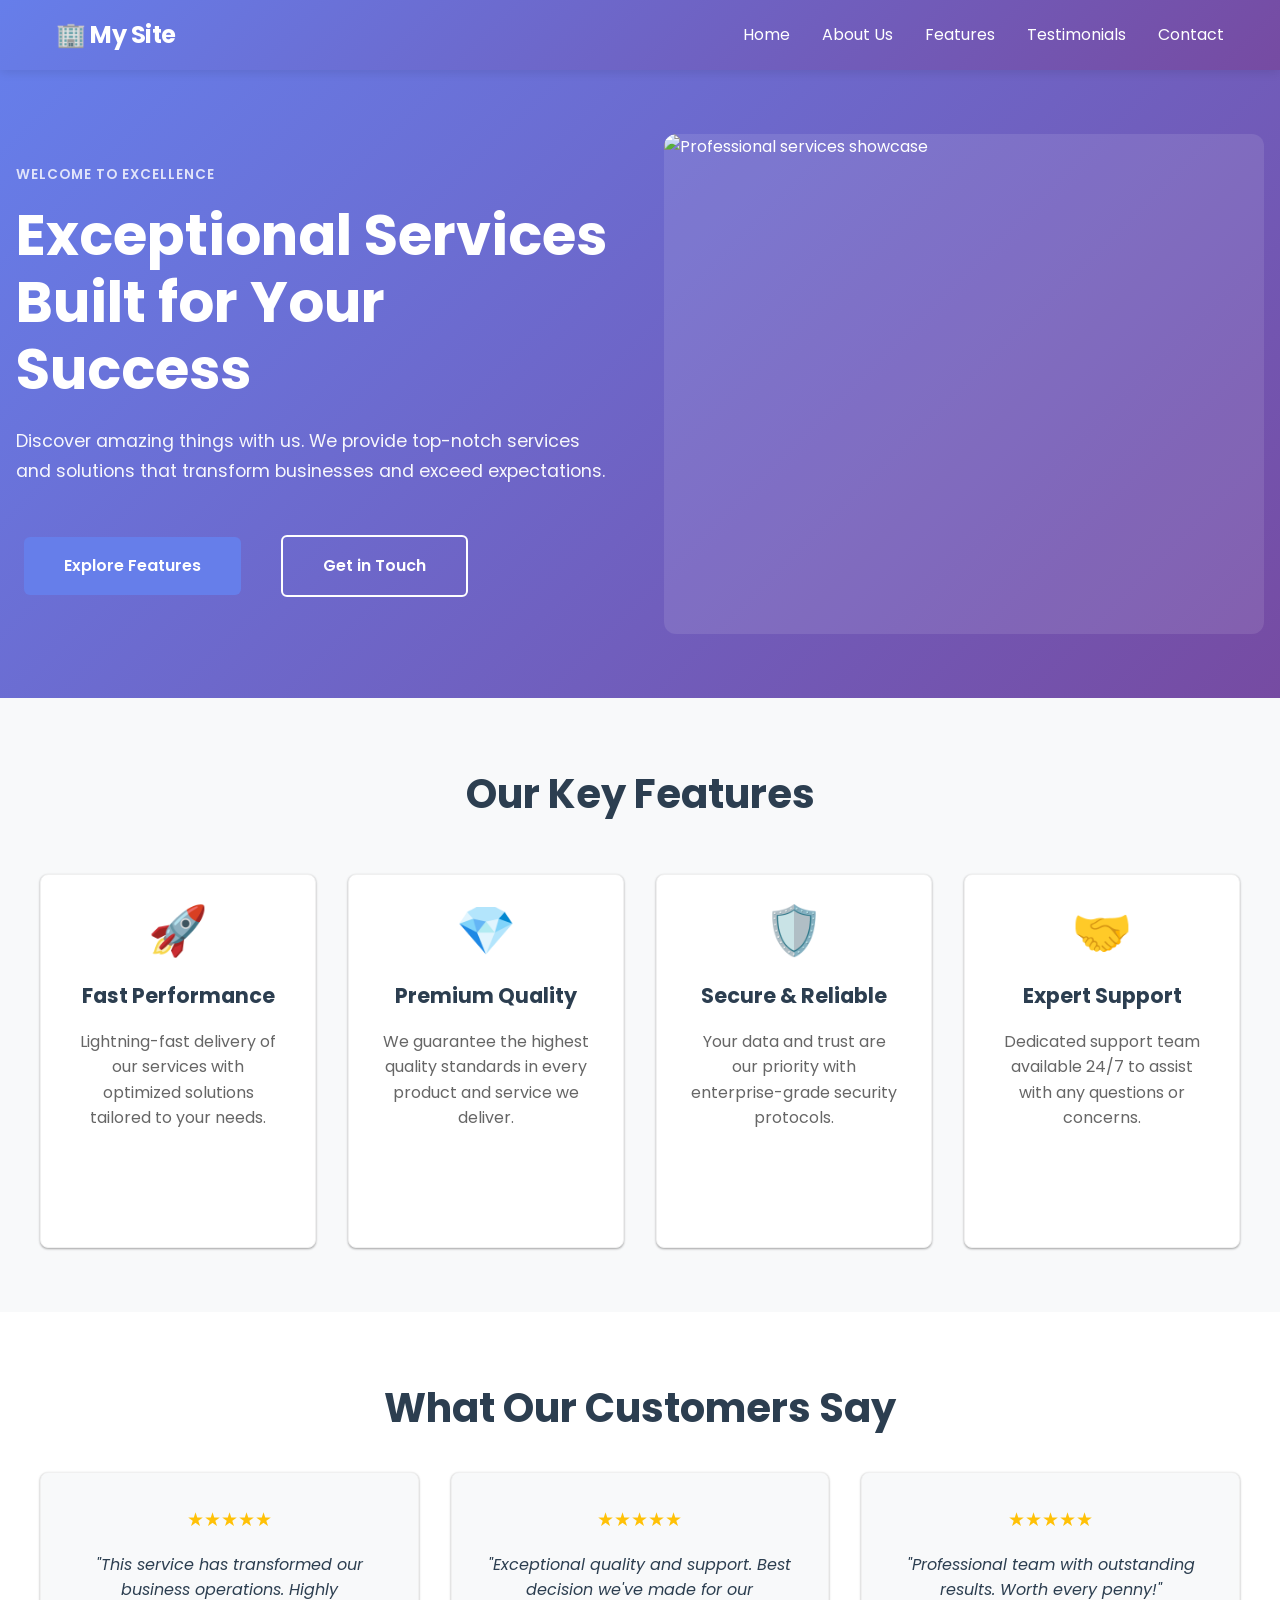
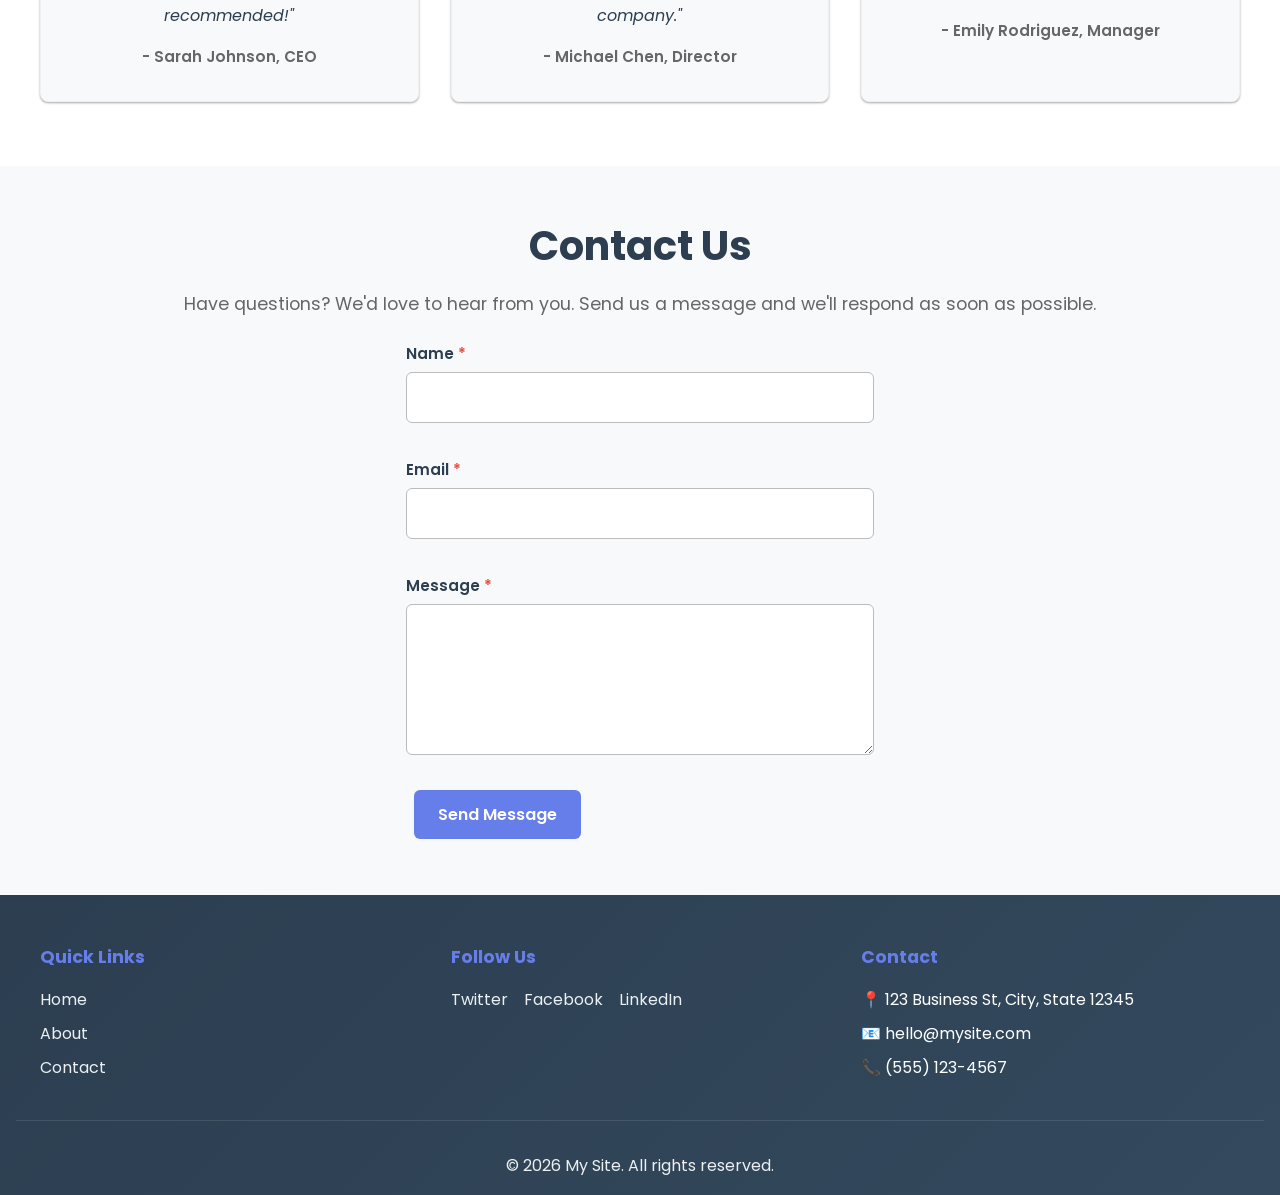
==== index.html @ bc87101f "Initial commit" ====
<!DOCTYPE html>
<html lang="en">
<head>
    <meta charset="UTF-8">
    <meta name="viewport" content="width=device-width, initial-scale=1.0">
    <meta name="description" content="Our landing page offers top-notch services and solutions for your business needs.">
    <meta name="keywords" content="services, solutions, business">
    <meta name="author" content="My Site">
    <meta property="og:title" content="Welcome to Our Site">
    <meta property="og:description" content="Discover amazing things with us. We provide top-notch services and solutions.">
    <meta property="og:type" content="website">
    <meta property="og:url" content="https://example.com">
    <title>Landing Page - Premium Services & Solutions</title>
    <link rel="stylesheet" href="styles.css">
    <script type="application/ld+json">
    {
      "@context": "https://schema.org",
      "@type": "Organization",
      "name": "My Site",
      "url": "https://example.com",
      "description": "We provide top-notch services and solutions",
      "contactPoint": {
        "@type": "ContactPoint",
        "contactType": "Customer Service",
        "availableLanguage": ["en"]
      }
    }
    </script>
</head>
<body>
    <header role="banner">
        <nav role="navigation" aria-label="Main navigation">
            <a href="index.html" class="logo">🏢 My Site</a>
            <button class="hamburger" id="hamburgerMenu" aria-label="Toggle navigation menu" aria-expanded="false" aria-controls="navMenu">
                <span></span>
                <span></span>
                <span></span>
            </button>
            <ul id="navMenu" class="nav-menu">
                <li><a href="index.html" aria-current="page">Home</a></li>
                <li><a href="about.html">About Us</a></li>
                <li><a href="#features">Features</a></li>
                <li><a href="#testimonials">Testimonials</a></li>
                <li><a href="#contact">Contact</a></li>
            </ul>
        </nav>
    </header>
    <section class="hero" role="region" aria-labelledby="heroHeading">
        <div class="hero-wrapper">
            <div class="hero-content">
                <div class="hero-tag">Welcome to Excellence</div>
                <h1 id="heroHeading">Exceptional Services Built for Your Success</h1>
                <p class="hero-subtitle">Discover amazing things with us. We provide top-notch services and solutions that transform businesses and exceed expectations.</p>
                <div class="hero-buttons">
                    <a href="#features" class="btn btn-primary btn-large">Explore Features</a>
                    <a href="#contact" class="btn btn-secondary btn-large">Get in Touch</a>
                </div>
            </div>
            <div class="hero-image-placeholder">
                <img src="https://placehold.co/500x500/667eea/ffffff?text=Our+Services" alt="Professional services showcase" loading="lazy">
            </div>
        </div>
    </section>
    <section id="features" class="features" role="region" aria-labelledby="featuresHeading">
        <h2 id="featuresHeading">Our Key Features</h2>
        <div class="features-grid">
            <article class="feature-card">
                <div class="feature-icon">🚀</div>
                <h3>Fast Performance</h3>
                <p>Lightning-fast delivery of our services with optimized solutions tailored to your needs.</p>
                <a href="#contact" class="btn btn-small">Learn More</a>
            </article>
            <article class="feature-card">
                <div class="feature-icon">💎</div>
                <h3>Premium Quality</h3>
                <p>We guarantee the highest quality standards in every product and service we deliver.</p>
                <a href="#contact" class="btn btn-small">Learn More</a>
            </article>
            <article class="feature-card">
                <div class="feature-icon">🛡️</div>
                <h3>Secure & Reliable</h3>
                <p>Your data and trust are our priority with enterprise-grade security protocols.</p>
                <a href="#contact" class="btn btn-small">Learn More</a>
            </article>
            <article class="feature-card">
                <div class="feature-icon">🤝</div>
                <h3>Expert Support</h3>
                <p>Dedicated support team available 24/7 to assist with any questions or concerns.</p>
                <a href="#contact" class="btn btn-small">Learn More</a>
            </article>
        </div>
    </section>
    <section id="testimonials" class="testimonials" role="region" aria-labelledby="testimonialsHeading">
        <h2 id="testimonialsHeading">What Our Customers Say</h2>
        <div class="testimonials-grid">
            <article class="testimonial-card">
                <div class="testimonial-rating">★★★★★</div>
                <p class="testimonial-text">"This service has transformed our business operations. Highly recommended!"</p>
                <p class="testimonial-author">- Sarah Johnson, CEO</p>
            </article>
            <article class="testimonial-card">
                <div class="testimonial-rating">★★★★★</div>
                <p class="testimonial-text">"Exceptional quality and support. Best decision we've made for our company."</p>
                <p class="testimonial-author">- Michael Chen, Director</p>
            </article>
            <article class="testimonial-card">
                <div class="testimonial-rating">★★★★★</div>
                <p class="testimonial-text">"Professional team with outstanding results. Worth every penny!"</p>
                <p class="testimonial-author">- Emily Rodriguez, Manager</p>
            </article>
        </div>
    </section>
    <section id="contact" class="contact" role="region" aria-labelledby="contactHeading">
        <h2 id="contactHeading">Contact Us</h2>
        <p class="contact-description">Have questions? We'd love to hear from you. Send us a message and we'll respond as soon as possible.</p>
        <form id="contactForm" method="post" action="/__forms/contact" novalidate>
            <div class="form-group">
                <label for="name">Name <span aria-label="required">*</span></label>
                <input type="text" id="name" name="name" required aria-required="true" aria-describedby="nameError">
                <span id="nameError" class="error-message"></span>
            </div>
            <div class="form-group">
                <label for="email">Email <span aria-label="required">*</span></label>
                <input type="email" id="email" name="email" required aria-required="true" aria-describedby="emailError">
                <span id="emailError" class="error-message"></span>
            </div>
            <div class="form-group">
                <label for="message">Message <span aria-label="required">*</span></label>
                <textarea id="message" name="message" rows="5" required aria-required="true" aria-describedby="messageError"></textarea>
                <span id="messageError" class="error-message"></span>
            </div>
            <input type="text" name="_hp" style="display:none" autocomplete="off" tabindex="-1">
            <button type="submit" id="submitBtn" class="btn btn-primary" aria-busy="false">Send Message</button>
        </form>
        <div id="responseMessage" role="alert"></div>
    </section>
    <footer role="contentinfo">
        <div class="footer-content">
            <div class="footer-section">
                <h3>Quick Links</h3>
                <ul>
                    <li><a href="index.html">Home</a></li>
                    <li><a href="about.html">About</a></li>
                    <li><a href="#contact">Contact</a></li>
                </ul>
            </div>
            <div class="footer-section">
                <h3>Follow Us</h3>
                <div class="social-links">
                    <a href="https://twitter.com" aria-label="Twitter" target="_blank" rel="noopener noreferrer">Twitter</a>
                    <a href="https://facebook.com" aria-label="Facebook" target="_blank" rel="noopener noreferrer">Facebook</a>
                    <a href="https://linkedin.com" aria-label="LinkedIn" target="_blank" rel="noopener noreferrer">LinkedIn</a>
                </div>
            </div>
            <div class="footer-section">
                <h3>Contact</h3>
                <ul>
                    <li>📍 123 Business St, City, State 12345</li>
                    <li>📧 hello@mysite.com</li>
                    <li>📞 (555) 123-4567</li>
                </ul>
            </div>
        </div>
        <div class="footer-bottom">
            <p>&copy; <span id="year">2026</span> My Site. All rights reserved.</p>
        </div>
    </footer>
    <script src="script.js"></script>
</body>
</html>
---- styles.css ----
/* Google Fonts Import */
@import url('https://fonts.googleapis.com/css2?family=Poppins:wght@400;500;600;700&display=swap');

/* Reset and base styles */
* {
    margin: 0;
    padding: 0;
    box-sizing: border-box;
}

body {
    font-family: 'Poppins', sans-serif;
    line-height: 1.6;
    color: #2c3e50;
    background-color: #f8f9fa;
}

html {
    scroll-behavior: smooth;
}

/* Header */
header {
    background: linear-gradient(135deg, #667eea 0%, #764ba2 100%);
    color: #fff;
    padding: 1rem 0;
    position: sticky;
    top: 0;
    z-index: 1000;
    box-shadow: 0 2px 10px rgba(0, 0, 0, 0.1);
}

nav {
    display: flex;
    justify-content: space-between;
    align-items: center;
    max-width: 1200px;
    margin: 0 auto;
    padding: 0 1rem;
}

.logo {
    font-size: 1.5rem;
    font-weight: 700;
    letter-spacing: -0.5px;
    color: #fff;
    text-decoration: none;
    display: flex;
    align-items: center;
    gap: 0.5rem;
}

.hamburger {
    display: none;
    flex-direction: column;
    background: none;
    border: none;
    cursor: pointer;
    padding: 0.5rem;
}

.hamburger span {
    width: 25px;
    height: 3px;
    background-color: #fff;
    margin: 5px 0;
    transition: 0.3s;
    border-radius: 2px;
}

.hamburger.active span:nth-child(1) {
    transform: rotate(-45deg) translate(-8px, 8px);
}

.hamburger.active span:nth-child(2) {
    opacity: 0;
}

.hamburger.active span:nth-child(3) {
    transform: rotate(45deg) translate(-8px, -8px);
}

.nav-menu {
    list-style: none;
    display: flex;
    gap: 2rem;
}

li {
    margin-left: 0;
}

a {
    color: #fff;
    text-decoration: none;
    transition: opacity 0.3s ease;
}

header a {
    position: relative;
}

header a:hover {
    opacity: 0.8;
}

header a::after {
    content: '';
    position: absolute;
    bottom: -5px;
    left: 0;
    width: 0;
    height: 2px;
    background-color: #fff;
    transition: width 0.3s ease;
}

header a:hover::after {
    width: 100%;
}

/* Hero section */
.hero {
    background: linear-gradient(135deg, #667eea 0%, #764ba2 100%);
    color: #fff;
    padding: 0;
    text-align: left;
    position: relative;
    overflow: hidden;
    min-height: 600px;
    display: flex;
    align-items: center;
}

.hero-wrapper {
    display: grid;
    grid-template-columns: 1fr 1fr;
    gap: 3rem;
    max-width: 1400px;
    margin: 0 auto;
    padding: 4rem 1rem;
    align-items: center;
    width: 100%;
}

.hero-tag {
    display: inline-block;
    font-size: 0.85rem;
    font-weight: 600;
    letter-spacing: 1px;
    text-transform: uppercase;
    color: rgba(255, 255, 255, 0.8);
    margin-bottom: 1rem;
}

.hero-image-placeholder {
    width: 100%;
    height: 500px;
    overflow: hidden;
    position: relative;
    background-color: rgba(255, 255, 255, 0.1);
    border-radius: 12px;
}

.hero-image-placeholder img {
    width: 100%;
    height: 100%;
    object-fit: cover;
    animation: zoomIn 0.6s ease;
    display: block;
    border-radius: 12px;
}

.hero-content {
    padding: 0;
    max-width: 100%;
    margin: 0;
    animation: fadeInLeft 0.8s ease;
    display: flex;
    flex-direction: column;
    justify-content: center;
}

.hero-content h1 {
    font-size: 3.5rem;
    margin-bottom: 1.5rem;
    font-weight: 700;
    line-height: 1.2;
    color: #fff;
}

.hero-subtitle {
    font-size: 1.1rem;
    margin-bottom: 2.5rem;
    opacity: 0.95;
    line-height: 1.7;
    max-width: 600px;
}

.hero-buttons {
    display: flex;
    gap: 1.5rem;
    flex-wrap: wrap;
    align-items: center;
    margin-bottom: 0;
}

.btn-large {
    padding: 1rem 2.5rem !important;
    font-size: 1.05rem;
    min-height: 48px;
}

/* Button styles */
.btn {
    display: flex;
    align-items: center;
    justify-content: center;
    padding: 0.75rem 1.5rem;
    text-decoration: none;
    border-radius: 6px;
    font-weight: 600;
    border: none;
    cursor: pointer;
    transition: all 0.3s ease;
    font-size: 1rem;
    margin: 0.5rem;
    min-height: 44px;
    min-width: 44px;
}

.btn-primary {
    background-color: #667eea;
    color: #fff;
}

.btn-primary:hover {
    background-color: #5568d3;
    transform: translateY(-2px);
    box-shadow: 0 5px 15px rgba(102, 126, 234, 0.4);
}

.btn-primary:active {
    transform: scale(0.98);
}

.btn-primary:focus {
    outline: 2px solid #667eea;
    outline-offset: 2px;
}

.btn-primary:disabled {
    opacity: 0.5;
    cursor: not-allowed;
}

.btn-secondary {
    background-color: transparent;
    color: #fff;
    border: 2px solid #fff;
}

.btn-secondary:hover {
    background-color: #fff;
    color: #667eea;
    transform: translateY(-2px);
}

.btn-secondary:active {
    transform: scale(0.98);
}

.btn-secondary:focus {
    outline: 2px solid #fff;
    outline-offset: 2px;
}

.btn-secondary:disabled {
    opacity: 0.5;
    cursor: not-allowed;
}

.btn-small {
    padding: 0.5rem 1rem;
    font-size: 0.9rem;
    margin: 1rem 0;
}

.feature-card .btn-small {
    max-width: 150px;
    margin: 1rem auto 0;
}

/* Features section */
.features {
    padding: 4rem 1rem;
    background-color: #f8f9fa;
}

.features h2 {
    color: #2c3e50;
    text-align: center;
    margin-bottom: 2rem;
    font-size: 2.5rem;
    max-width: 1200px;
    margin-left: auto;
    margin-right: auto;
}

.features-grid {
    display: grid;
    grid-template-columns: repeat(auto-fit, minmax(250px, 1fr));
    gap: 2rem;
    margin-top: 3rem;
    max-width: 1200px;
    margin-left: auto;
    margin-right: auto;
}

.feature-card {
    background: #fff;
    padding: 2rem;
    border-radius: 8px;
    text-align: center;
    box-shadow: 0 1px 3px rgba(0, 0, 0, 0.12), 0 1px 2px rgba(0, 0, 0, 0.24);
    transition: all 0.3s ease;
    border: 1px solid #f0f0f0;
    display: flex;
    flex-direction: column;
    align-items: center;
}

.feature-card:hover {
    box-shadow: 0 8px 16px rgba(0, 0, 0, 0.15);
    transform: translateY(-4px);
}

.feature-icon {
    font-size: 3rem;
    margin-bottom: 1.5rem;
    line-height: 1;
}

.feature-card h3 {
    color: #2c3e50;
    margin-bottom: 1rem;
    font-size: 1.3rem;
}

.feature-card p {
    color: #666;
    font-size: 1rem;
    margin-bottom: 1.5rem;
    line-height: 1.6;
}

/* Testimonials section */
.testimonials {
    padding: 4rem 1rem;
    background-color: #fff;
}

.testimonials h2 {
    color: #2c3e50;
    text-align: center;
    margin-bottom: 2rem;
    font-size: 2.5rem;
    max-width: 1200px;
    margin-left: auto;
    margin-right: auto;
}

.testimonials-grid {
    display: grid;
    grid-template-columns: repeat(auto-fit, minmax(300px, 1fr));
    gap: 2rem;
    margin-top: 2rem;
    max-width: 1200px;
    margin-left: auto;
    margin-right: auto;
}

.testimonial-card {
    background: #f8f9fa;
    border-radius: 8px;
    padding: 2rem;
    text-align: center;
    box-shadow: 0 1px 3px rgba(0, 0, 0, 0.12), 0 1px 2px rgba(0, 0, 0, 0.24);
    transition: all 0.3s ease;
    border: 1px solid #f0f0f0;
}

.testimonial-card:hover {
    box-shadow: 0 8px 16px rgba(0, 0, 0, 0.15);
    transform: translateY(-4px);
}

.testimonial-rating {
    color: #ffc107;
    font-size: 1.2rem;
    margin-bottom: 1rem;
}

.testimonial-text {
    color: #2c3e50;
    font-style: italic;
    margin-bottom: 1rem;
    line-height: 1.6;
}

.testimonial-author {
    color: #666;
    font-weight: 600;
    font-size: 0.95rem;
}

/* Contact section */
.contact {
    padding: 3rem 1rem;
    max-width: 1200px;
    margin: 0 auto;
    text-align: center;
    background-color: #f8f9fa;
    border-radius: 12px;
}

.contact h2 {
    color: #2c3e50;
    margin-bottom: 0.75rem;
    font-size: 2.5rem;
}

.contact-description {
    color: #666;
    margin-bottom: 1.5rem;
    font-size: 1.1rem;
}

form {
    max-width: 500px;
    margin: 0 auto;
    animation: fadeInUp 0.6s ease;
    width: 100%;
    padding: 0 1rem;
}

.form-group {
    margin-bottom: 0.75rem;
    text-align: left;
    display: flex;
    flex-direction: column;
}

label {
    display: block;
    margin-bottom: 0.35rem;
    font-weight: 600;
    color: #2c3e50;
    font-size: 0.95rem;
}

label span[aria-label="required"] {
    color: #e74c3c;
}

input,
textarea {
    width: 100%;
    padding: 0.75rem;
    border: 1px solid #bbb;
    border-radius: 6px;
    font-family: 'Poppins', sans-serif;
    font-size: 1rem;
    transition: all 0.3s ease;
    min-height: 44px;
}

textarea {
    min-height: auto;
    resize: vertical;
}

input:focus,
textarea:focus {
    outline: none;
    border-color: #667eea;
    box-shadow: 0 0 0 2px rgba(102, 126, 234, 0.2);
}

input.error,
textarea.error {
    border-color: #e74c3c;
}

.error-message {
    display: block;
    color: #e74c3c;
    font-size: 0.85rem;
    margin-top: 0.25rem;
    min-height: 1.2rem;
}

button {
    background-color: #667eea;
    color: #fff;
    padding: 0.75rem 2rem;
    border: none;
    border-radius: 6px;
    cursor: pointer;
    font-size: 1rem;
    font-weight: 600;
    font-family: 'Poppins', sans-serif;
    transition: all 0.3s ease;
    min-height: 44px;
}

button:hover {
    background-color: #5568d3;
    transform: translateY(-2px);
    box-shadow: 0 5px 15px rgba(102, 126, 234, 0.4);
}

button:active {
    transform: scale(0.98);
}

button:focus {
    outline: 2px solid #667eea;
    outline-offset: 2px;
}

button:disabled,
button[aria-busy="true"] {
    opacity: 0.5;
    cursor: not-allowed;
}

/* About section */
.about {
    padding: 4rem 1rem;
    max-width: 1200px;
    margin: 0 auto;
}

.about h1 {
    color: #2c3e50;
    font-size: 2.5rem;
    margin-bottom: 2rem;
    text-align: center;
}

.about-content {
    display: grid;
    grid-template-columns: 1fr 1fr;
    gap: 3rem;
    align-items: center;
}

.about-image {
    width: 100%;
    border-radius: 8px;
    overflow: hidden;
    box-shadow: 0 1px 3px rgba(0, 0, 0, 0.12), 0 1px 2px rgba(0, 0, 0, 0.24);
}

.about-image img {
    width: 100%;
    height: auto;
    display: block;
    border-radius: 8px;
}

.about-text {
    display: flex;
    flex-direction: column;
    justify-content: center;
}

.about p {
    color: #666;
    font-size: 1.1rem;
    margin-bottom: 1.5rem;
    line-height: 1.6;
}

@media (max-width: 768px) {
    .about-content {
        grid-template-columns: 1fr;
        gap: 2rem;
    }
}

/* Thank you section */
.thank-you {
    padding: 4rem 1rem;
    max-width: 1200px;
    margin: 0 auto;
    text-align: center;
    animation: fadeInUp 0.8s ease;
}

.thank-you h1 {
    color: #27ae60;
    font-size: 2.5rem;
    margin-bottom: 1rem;
}

.thank-you p {
    color: #666;
    font-size: 1.1rem;
    margin-bottom: 2rem;
}

/* Footer */
footer {
    background: linear-gradient(135deg, #2c3e50 0%, #34495e 100%);
    color: #fff;
    padding: 3rem 1rem 1rem;
}

.footer-content {
    max-width: 1200px;
    margin: 0 auto 2rem;
    display: grid;
    grid-template-columns: repeat(auto-fit, minmax(250px, 1fr));
    gap: 2rem;
}

.footer-section h3 {
    margin-bottom: 1rem;
    font-size: 1.1rem;
    color: #667eea;
}

.footer-section ul {
    list-style: none;
}

.footer-section li {
    margin-bottom: 0.5rem;
}

.footer-section a {
    color: #ecf0f1;
    transition: color 0.3s ease;
}

.footer-section a:hover {
    color: #667eea;
}

.social-links {
    display: flex;
    gap: 1rem;
    flex-wrap: wrap;
}

.newsletter-form {
    display: flex;
    gap: 0.5rem;
}

.newsletter-form input {
    flex: 1;
    padding: 0.5rem 0.75rem;
    border: 1px solid #bbb;
    border-radius: 6px;
    font-family: 'Poppins', sans-serif;
    min-height: auto;
    height: 36px;
}

.newsletter-form button {
    padding: 0.5rem 1.5rem;
    background-color: #667eea;
    color: #fff;
    border: none;
    border-radius: 6px;
    cursor: pointer;
    font-weight: 600;
    transition: all 0.3s ease;
    height: 36px;
    display: flex;
    align-items: center;
    justify-content: center;
}

.newsletter-form button:hover {
    background-color: #5568d3;
}

.footer-bottom {
    text-align: center;
    padding-top: 2rem;
    border-top: 1px solid rgba(255, 255, 255, 0.1);
    color: #ecf0f1;
}

/* Responsive design */
@media (max-width: 768px) {
    .hamburger {
        display: flex;
    }

    .nav-menu {
        position: absolute;
        top: 60px;
        left: 0;
        width: 100%;
        background: linear-gradient(135deg, #667eea 0%, #764ba2 100%);
        flex-direction: column;
        gap: 0;
        max-height: 0;
        overflow: hidden;
        transition: max-height 0.3s ease;
    }

    .nav-menu.active {
        max-height: 500px;
    }

    .nav-menu li {
    padding: 0.75rem 1rem;
        border-bottom: 1px solid rgba(255, 255, 255, 0.1);
    }

    .hero-wrapper {
        grid-template-columns: 1fr;
        gap: 2rem;
        padding: 2rem 1rem;
    }

    .hero {
        min-height: auto;
    }

    .hero-content h1 {
        font-size: 2rem;
    }

    .hero-subtitle {
        font-size: 1rem;
        margin-bottom: 1.5rem;
    }

    .hero h1 {
        font-size: 2rem;
    }

    .hero p {
        font-size: 1rem;
    }

    .hero-image-placeholder {
        height: 350px;
    }

    .hero-buttons {
        flex-direction: column;
        align-items: flex-start;
    }

    .hero-buttons .btn {
        width: 100%;
        max-width: 100%;
    }

    .features h2,
    .testimonials h2,
    .contact h2 {
        font-size: 2rem;
    }

    .features-grid,
    .testimonials-grid {
        grid-template-columns: 1fr;
    }

    .btn {
        width: 100%;
        max-width: 300px;
    }

    .hero-buttons {
        flex-direction: column;
        align-items: center;
    }

    .hero-buttons .btn {
        width: 100%;
        max-width: 200px;
    }

    .newsletter-form {
        flex-direction: column;
    }

    .newsletter-form input,
    .newsletter-form button {
        width: 100%;
    }

    .footer-section {
        text-align: center;
    }
}

@media (max-width: 480px) {
    .hero-content h1 {
        font-size: 1.5rem;
        margin-bottom: 1rem;
    }

    .hero-subtitle {
        font-size: 0.95rem;
        margin-bottom: 1.5rem;
    }

    .hero-tag {
        font-size: 0.75rem;
        margin-bottom: 0.75rem;
    }

    .btn-large {
        padding: 0.875rem 1.75rem !important;
        font-size: 1rem;
    }

    .hero h1 {
        font-size: 1.5rem;
    }

    .features h2,
    .testimonials h2,
    .contact h2 {
        font-size: 1.5rem;
    }

    .feature-card h3 {
        font-size: 1.1rem;
    }

    nav {
        padding: 0 0.5rem;
    }
}

/* Accessibility */
@media (prefers-reduced-motion: reduce) {
    * {
        animation-duration: 0.01ms !important;
        animation-iteration-count: 1 !important;
        transition-duration: 0.01ms !important;
    }
}

/* Dark mode support */
@media (prefers-color-scheme: dark) {
    body {
        background-color: #1a1a1a;
        color: #ecf0f1;
    }

    .hero,
    header {
        background: linear-gradient(135deg, #5568d3 0%, #6b4194 100%);
    }

    .features {
        background-color: #1a1a1a;
    }

    .testimonials {
        background-color: #2c3e50;
    }

    .contact {
        background-color: #2c3e50;
    }

    .feature-card {
        background-color: #34495e;
        color: #ecf0f1;
        border-color: #555;
    }

    .feature-card h3 {
        color: #ecf0f1;
    }

    .feature-card p {
        color: #b0c4de;
    }

    .testimonial-card {
        background-color: #34495e;
        color: #ecf0f1;
        border-color: #555;
    }

    .testimonial-text {
        color: #ecf0f1;
    }

    .testimonial-author {
        color: #b0c4de;
    }

    .about {
        background-color: #1a1a1a;
    }

    .about h1 {
        color: #ecf0f1;
    }

    .about p {
        color: #b0c4de;
    }

    .contact h2 {
        color: #ecf0f1;
    }

    .contact-description {
        color: #b0c4de;
    }

    label {
        color: #ecf0f1;
    }

    input,
    textarea {
        background-color: #34495e;
        color: #ecf0f1;
        border-color: #555;
    }

    .newsletter-form input {
        background-color: #34495e;
        color: #ecf0f1;
        border-color: #555;
    }
}

/* Animations */
@keyframes fadeInUp {
    from {
        opacity: 0;
        transform: translateY(30px);
    }
    to {
        opacity: 1;
        transform: translateY(0);
    }
}

@keyframes fadeInLeft {
    from {
        opacity: 0;
        transform: translateX(-30px);
    }
    to {
        opacity: 1;
        transform: translateX(0);
    }
}

@keyframes zoomIn {
    from {
        opacity: 0;
        transform: scale(0.95);
    }
    to {
        opacity: 1;
        transform: scale(1);
    }
}
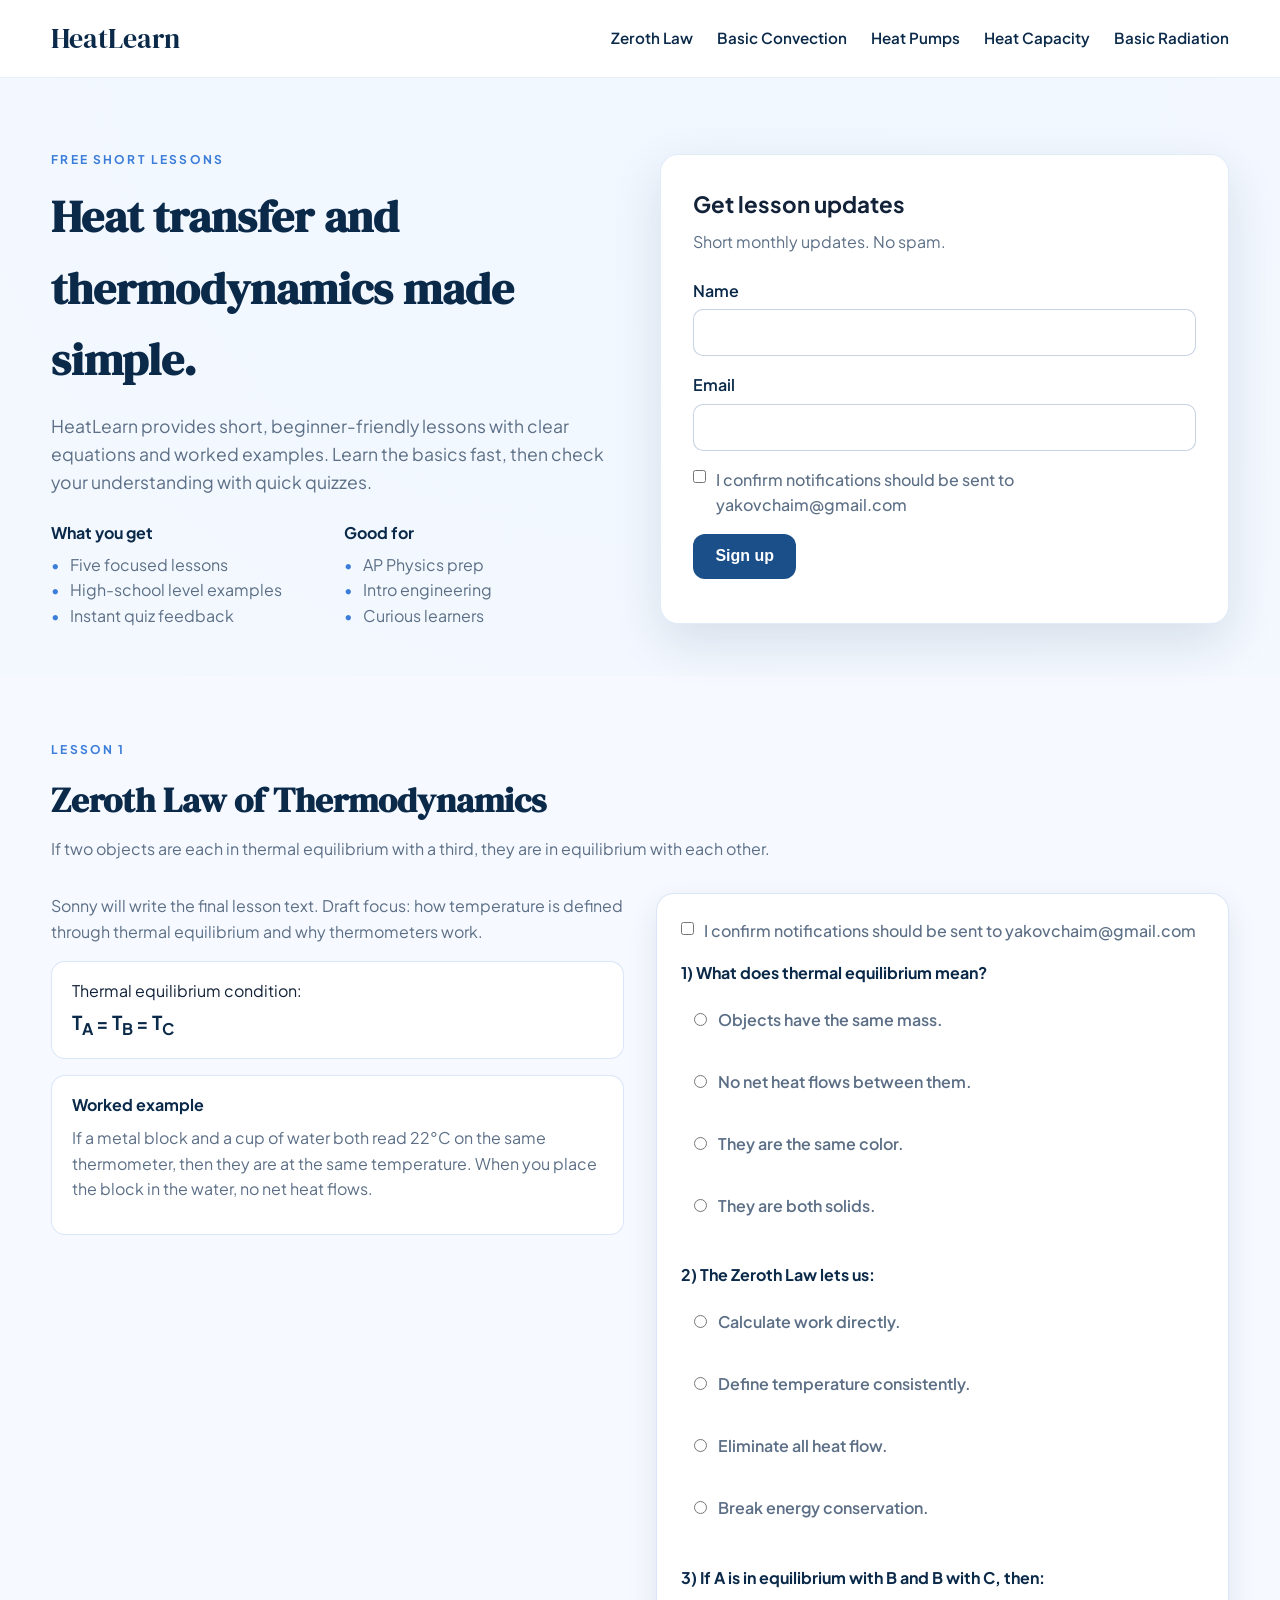
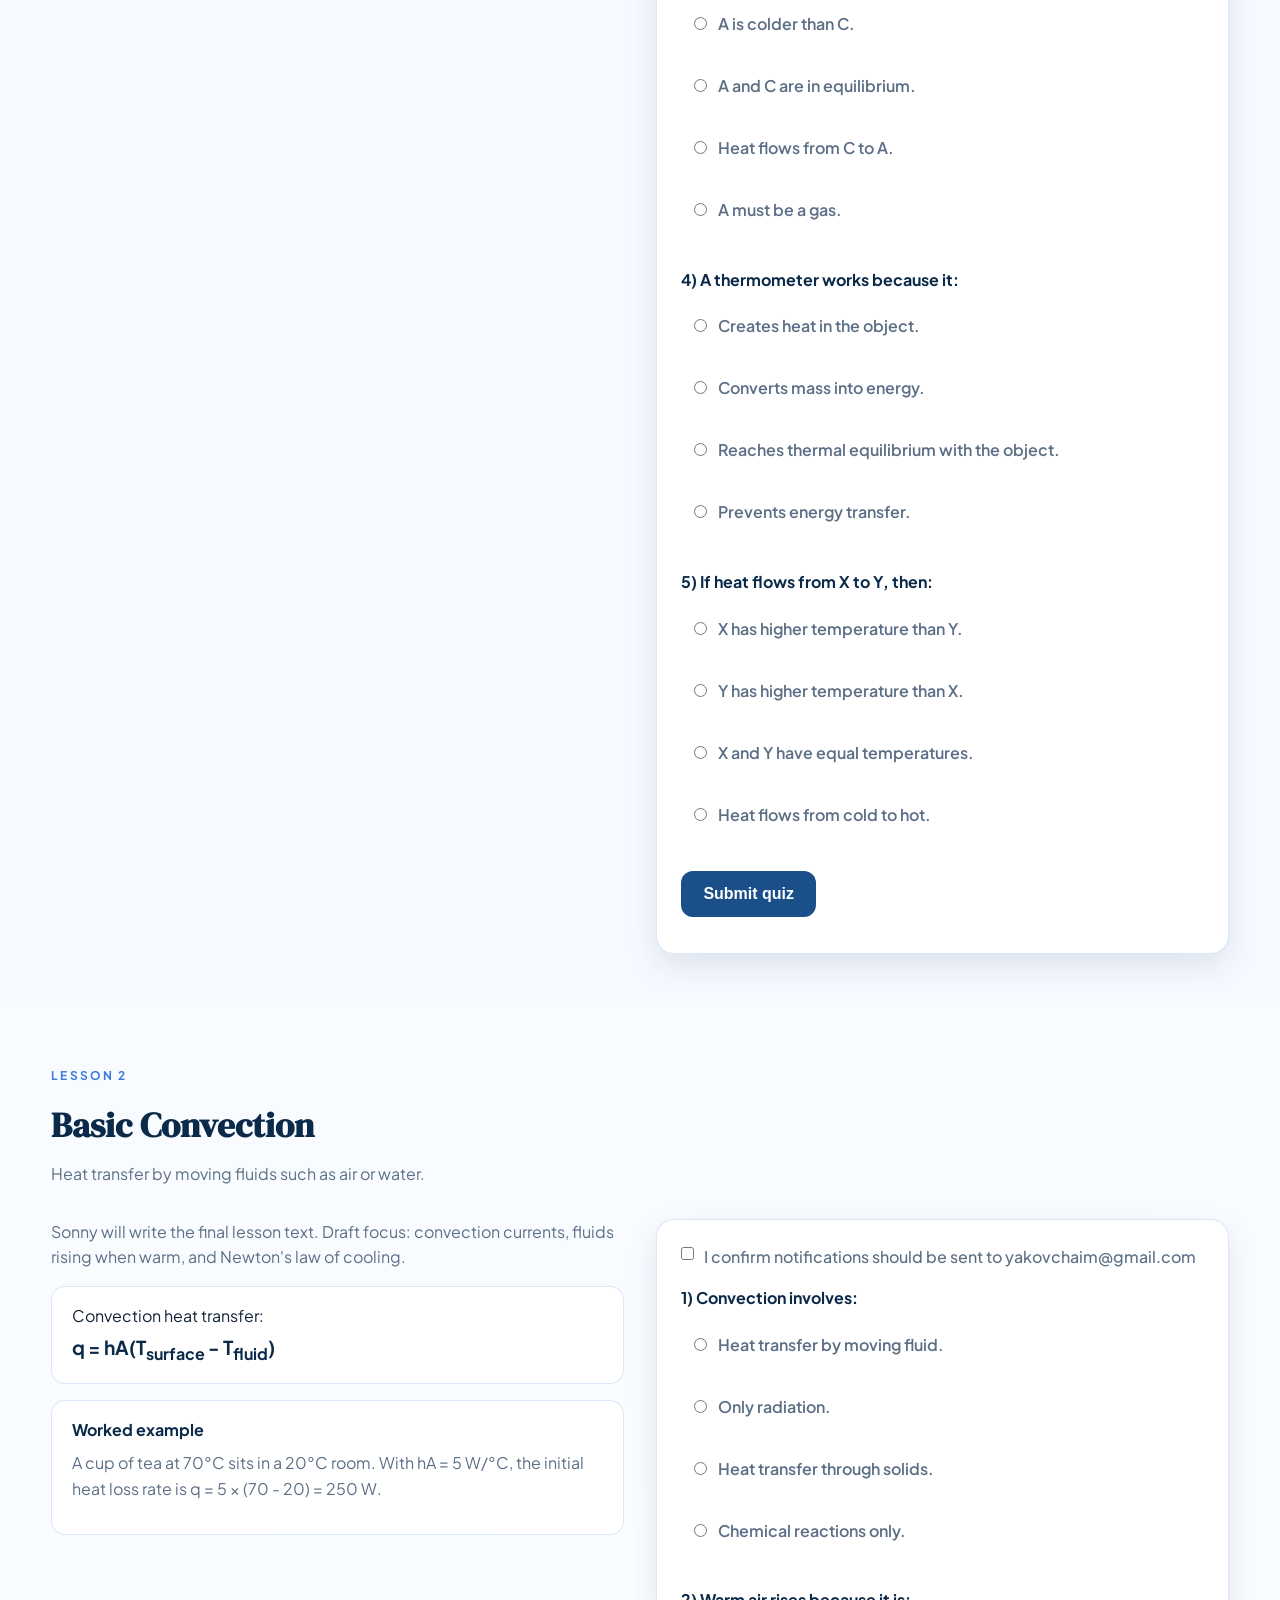
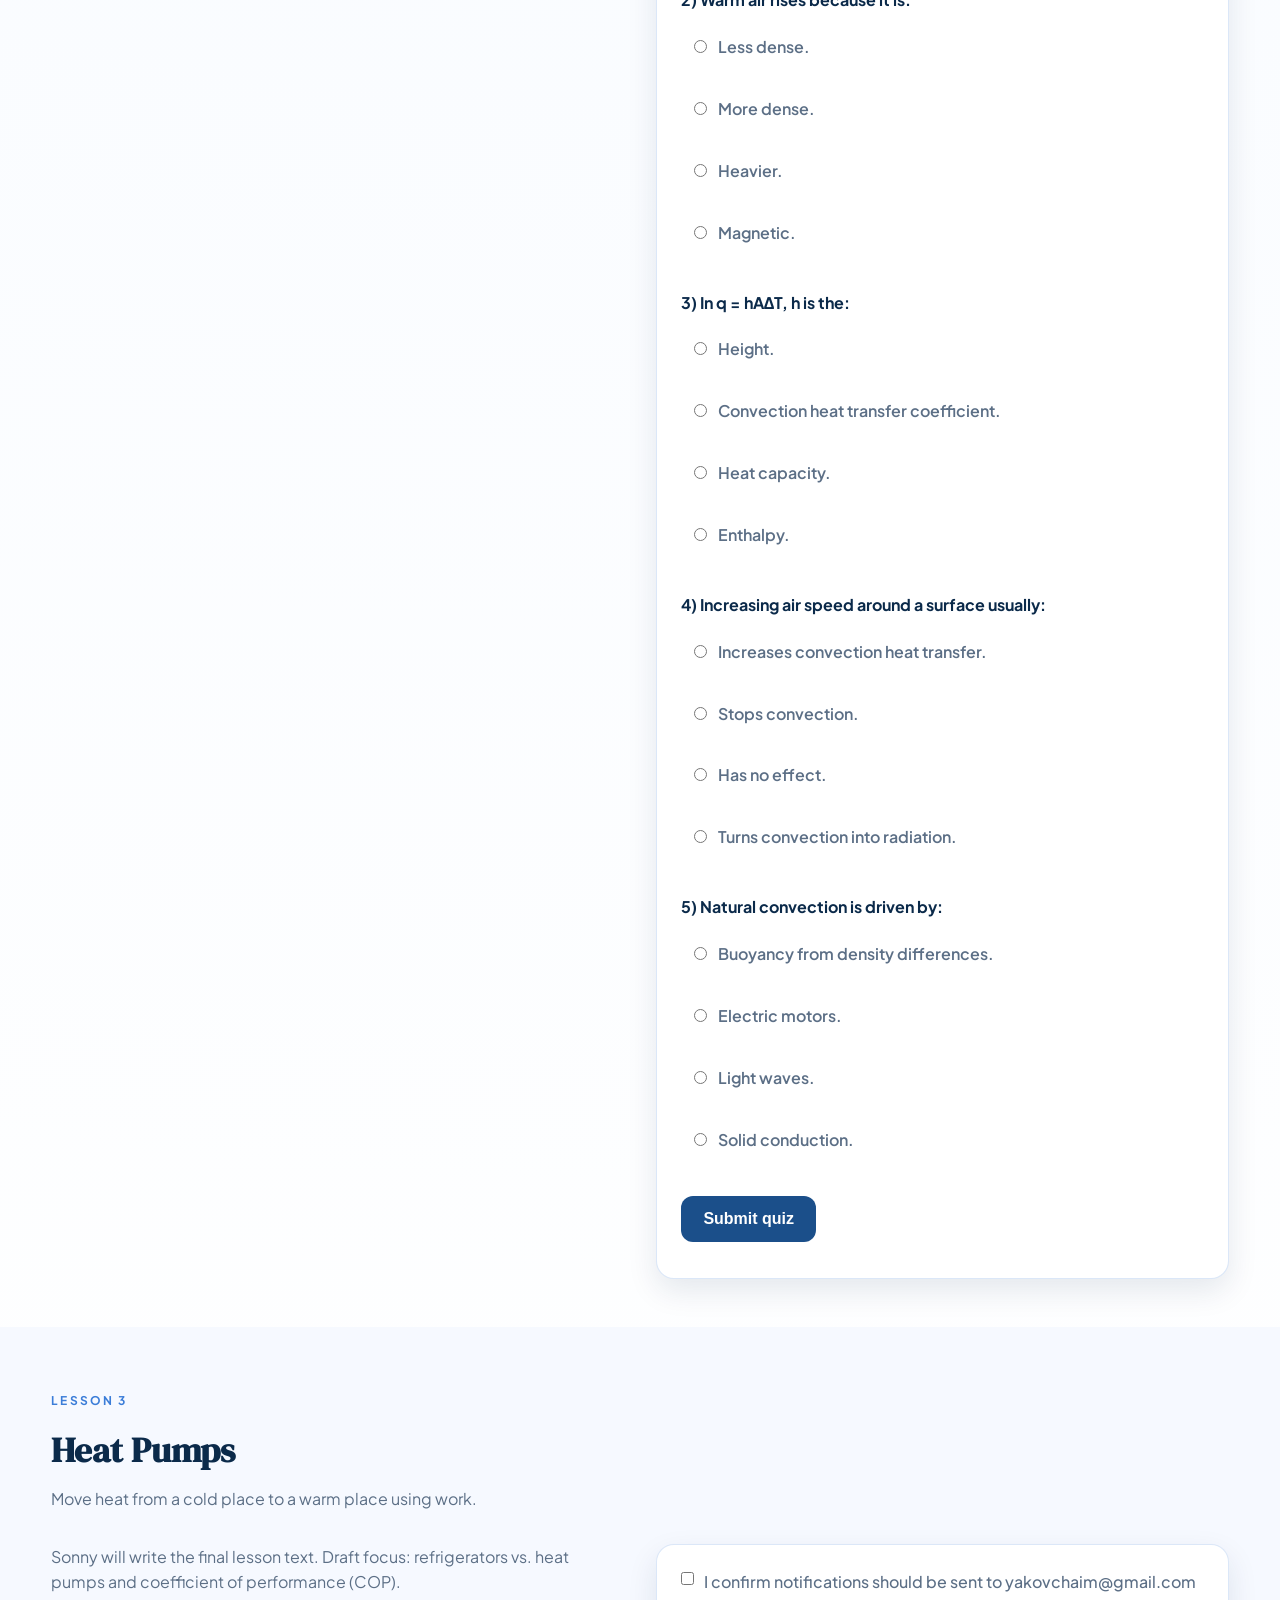
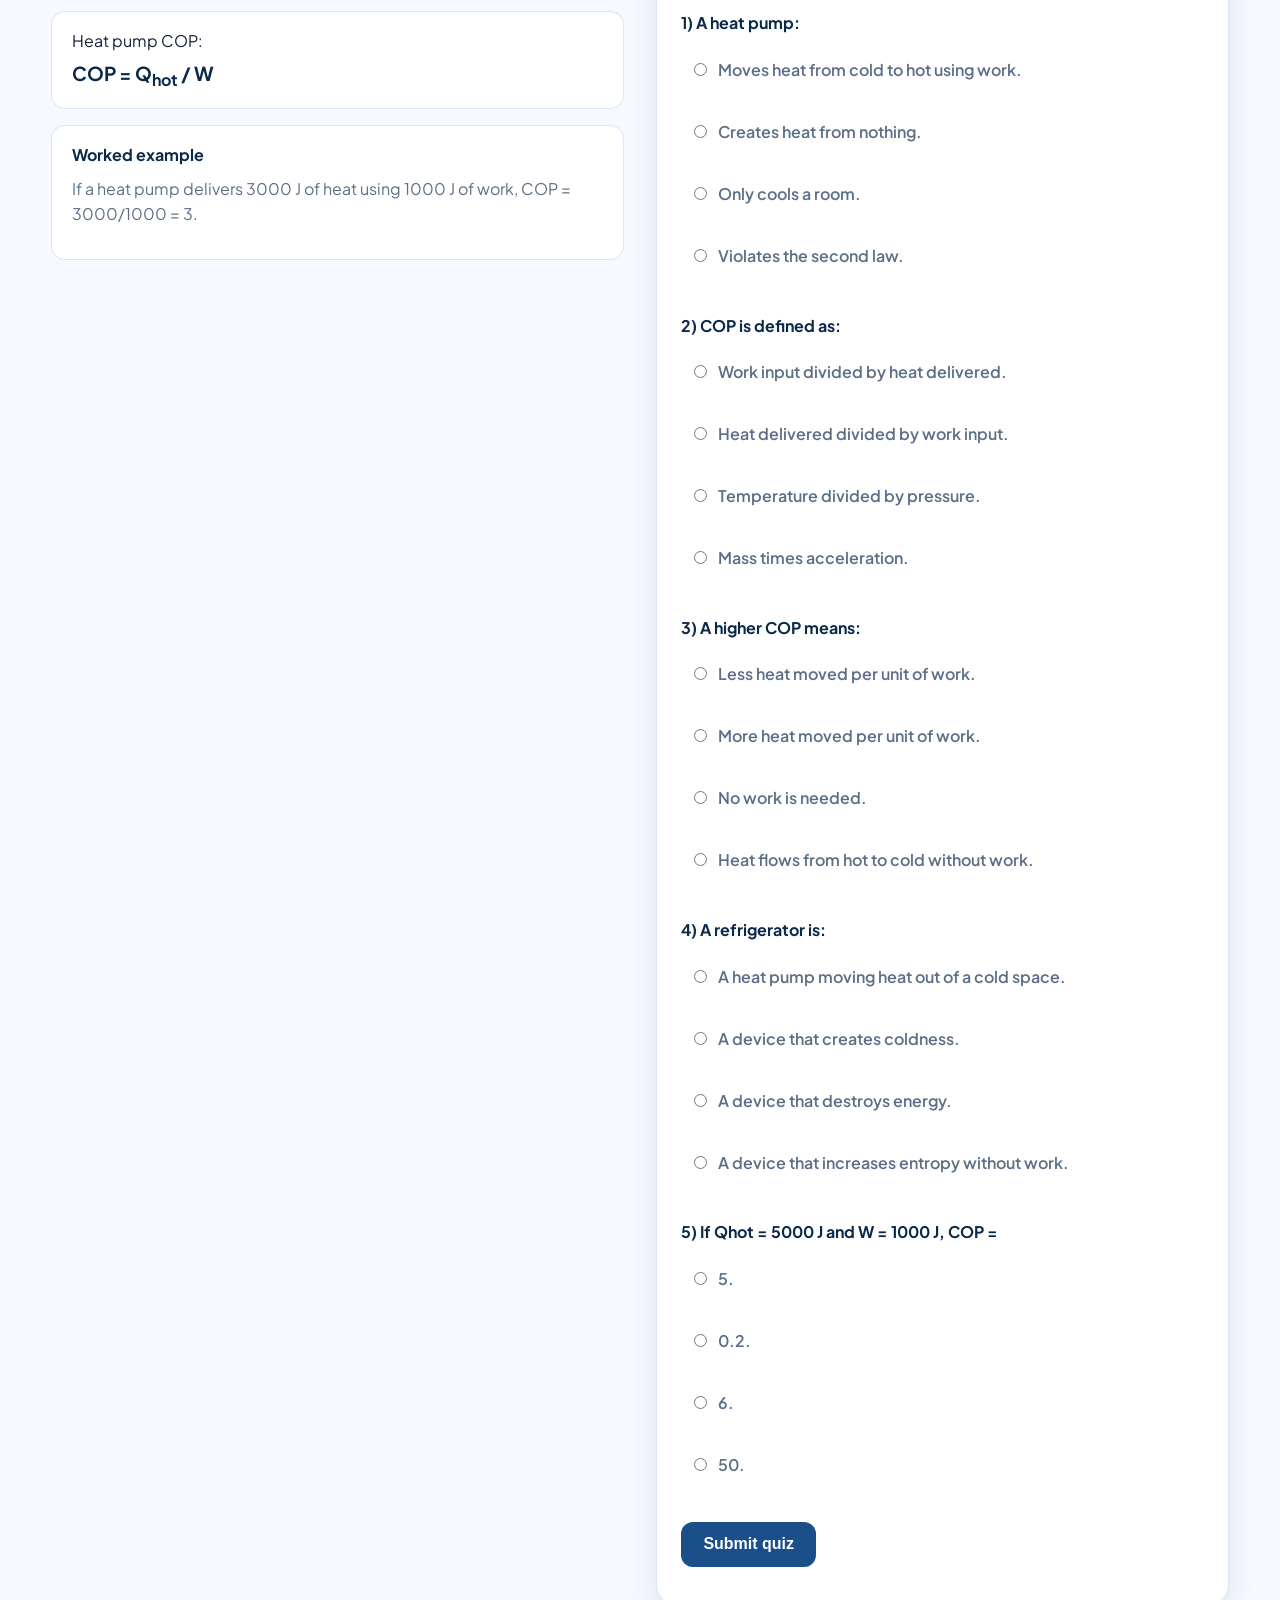
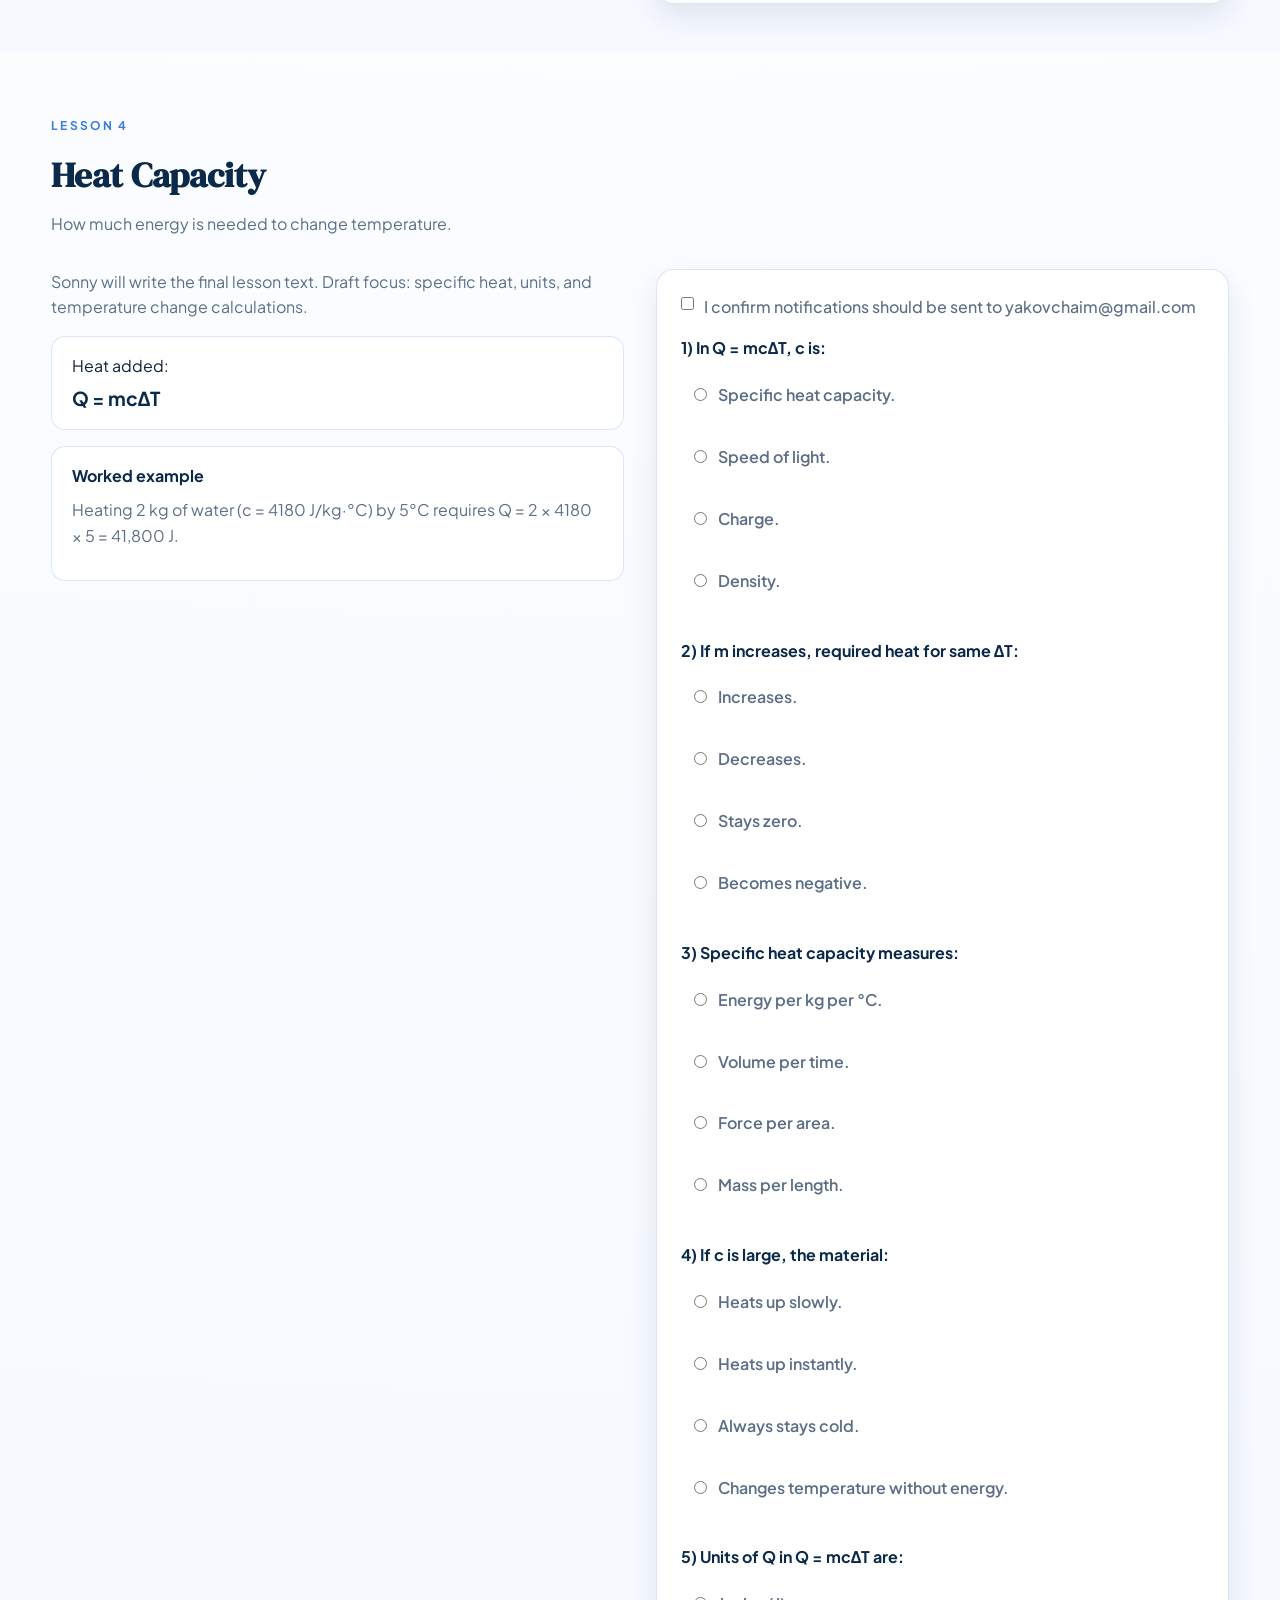
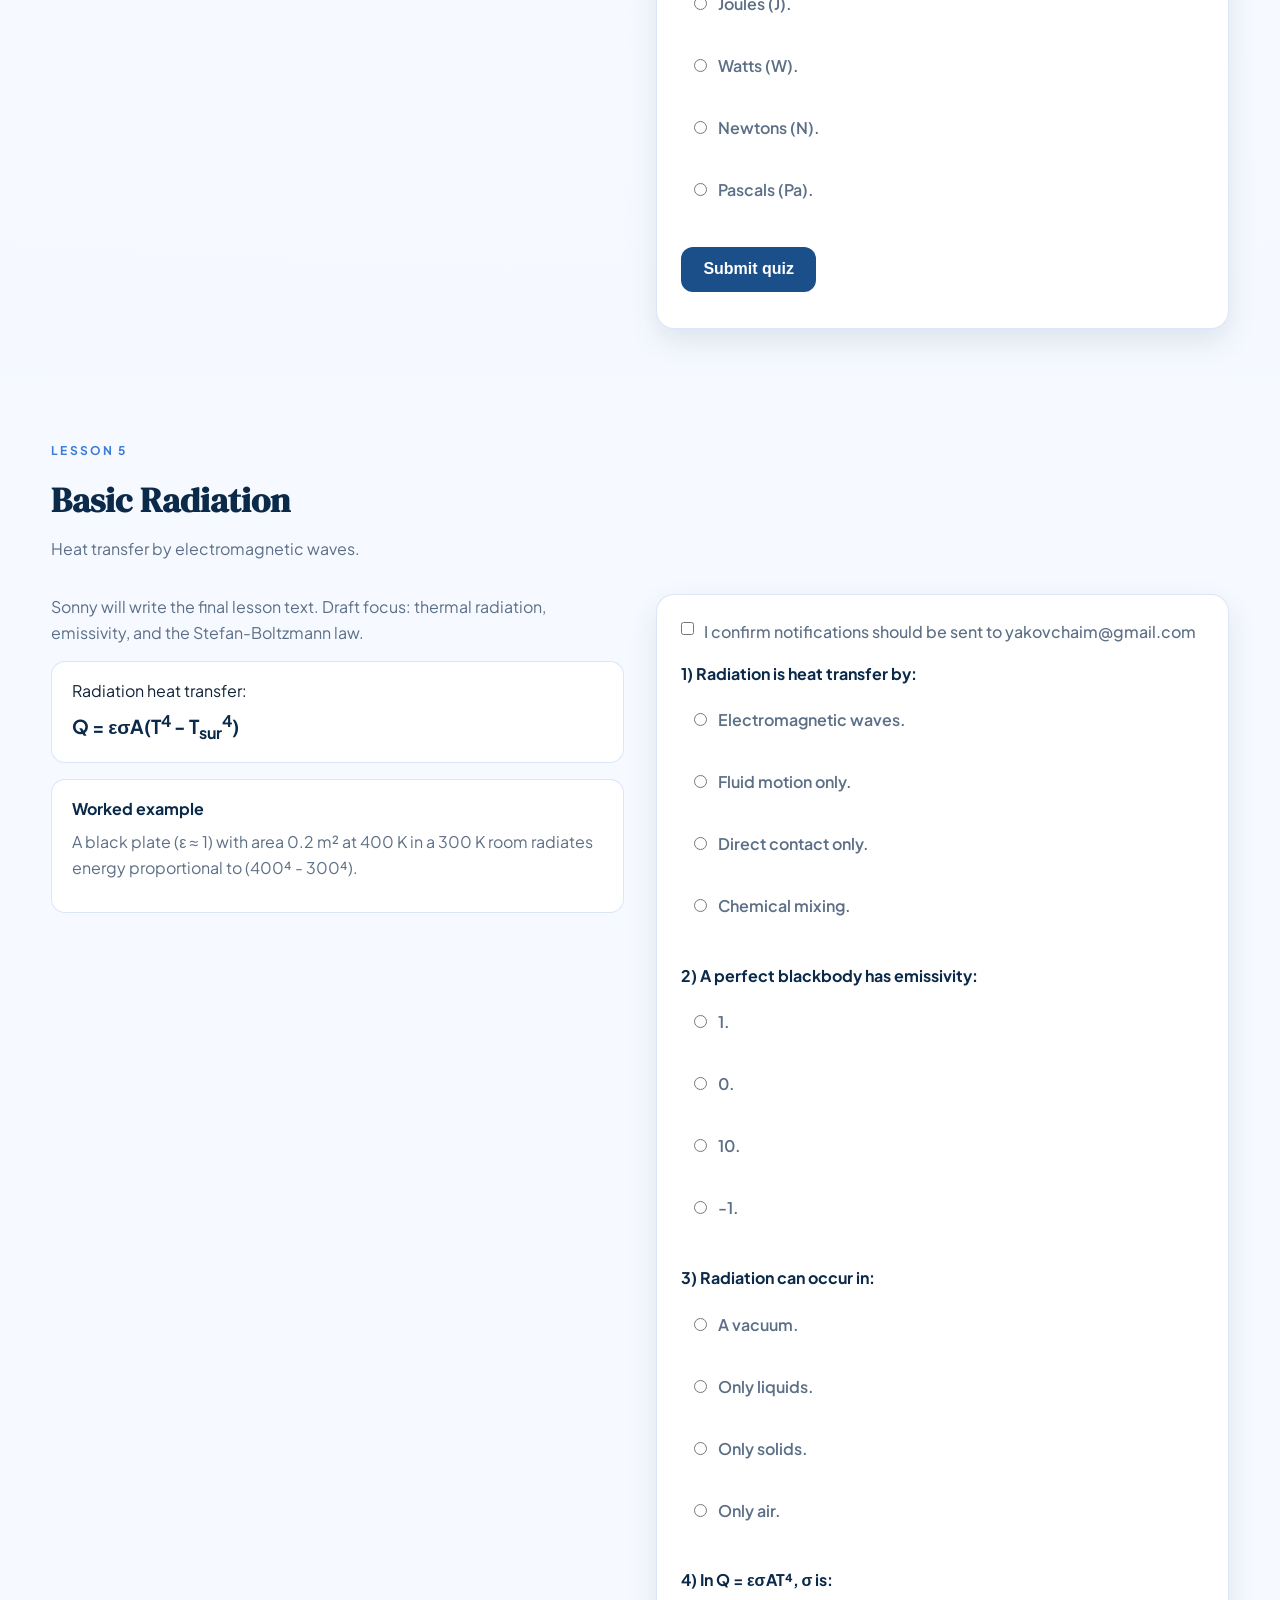
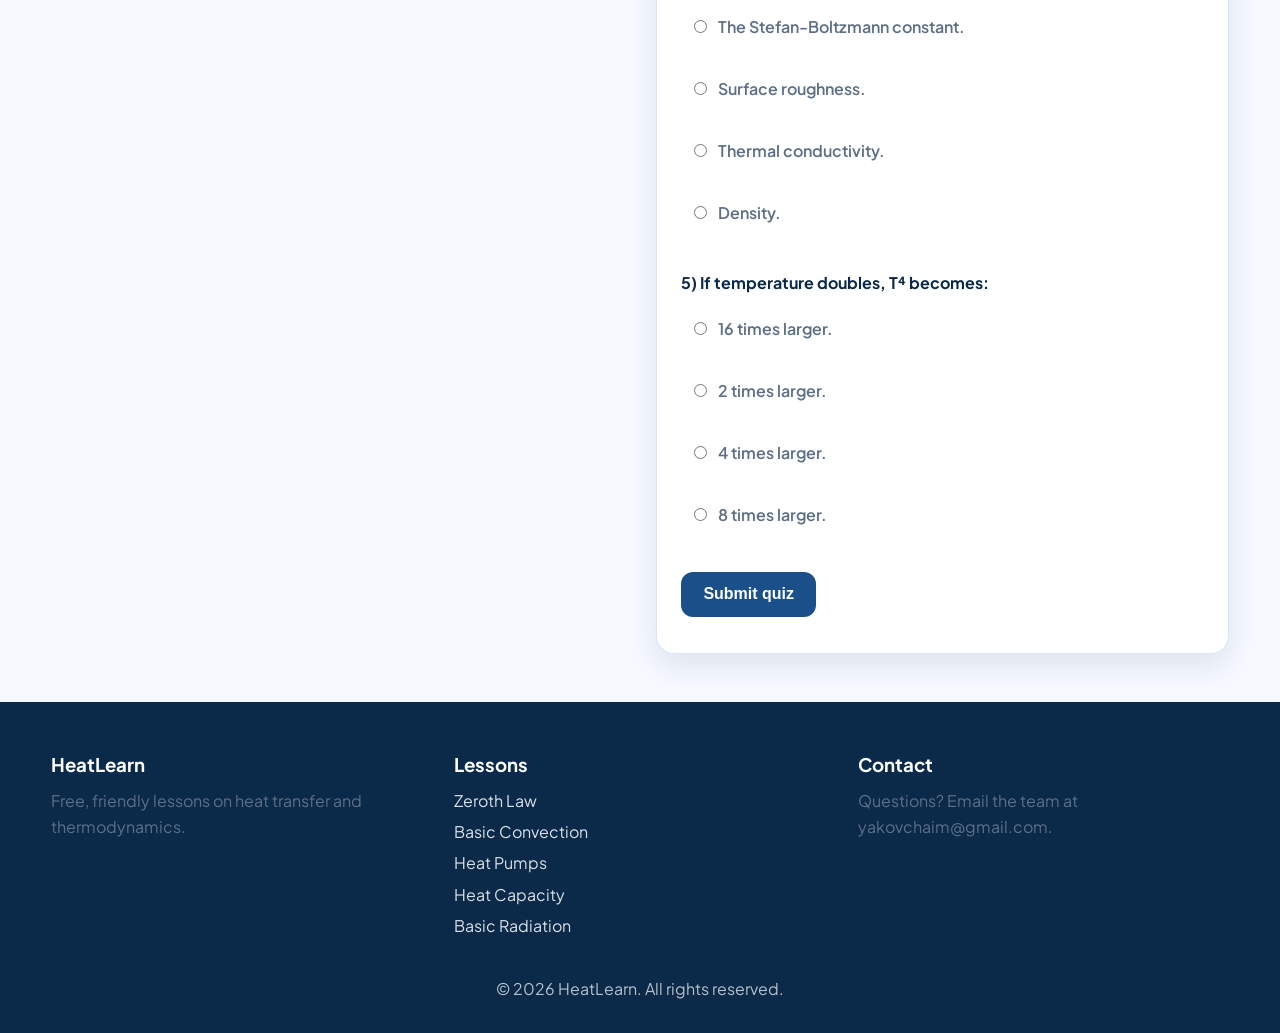
==== commit 3118135a: "Codex: Fix #1" ====
--- a/index.html
+++ b/index.html
@@ -3,168 +3,835 @@
 <head>
     <meta charset="UTF-8">
     <meta name="viewport" content="width=device-width, initial-scale=1.0">
-    <meta name="description" content="Our landing page offers top-notch services and solutions for your business needs.">
-    <meta name="keywords" content="services, solutions, business">
-    <meta name="author" content="My Site">
-    <meta property="og:title" content="Welcome to Our Site">
-    <meta property="og:description" content="Discover amazing things with us. We provide top-notch services and solutions.">
-    <meta property="og:type" content="website">
-    <meta property="og:url" content="https://example.com">
-    <title>Landing Page - Premium Services & Solutions</title>
+    <meta name="description" content="HeatLearn offers free short beginner lessons on heat transfer and thermodynamics with quick quizzes.">
+    <title>HeatLearn | Free Heat Transfer Lessons</title>
     <link rel="stylesheet" href="styles.css">
-    <script type="application/ld+json">
-    {
-      "@context": "https://schema.org",
-      "@type": "Organization",
-      "name": "My Site",
-      "url": "https://example.com",
-      "description": "We provide top-notch services and solutions",
-      "contactPoint": {
-        "@type": "ContactPoint",
-        "contactType": "Customer Service",
-        "availableLanguage": ["en"]
-      }
-    }
-    </script>
 </head>
 <body>
-    <header role="banner">
-        <nav role="navigation" aria-label="Main navigation">
-            <a href="index.html" class="logo">🏢 My Site</a>
-            <button class="hamburger" id="hamburgerMenu" aria-label="Toggle navigation menu" aria-expanded="false" aria-controls="navMenu">
-                <span></span>
-                <span></span>
-                <span></span>
-            </button>
-            <ul id="navMenu" class="nav-menu">
-                <li><a href="index.html" aria-current="page">Home</a></li>
-                <li><a href="about.html">About Us</a></li>
-                <li><a href="#features">Features</a></li>
-                <li><a href="#testimonials">Testimonials</a></li>
-                <li><a href="#contact">Contact</a></li>
-            </ul>
-        </nav>
+    <a class="skip-link" href="#main">Skip to content</a>
+    <header class="site-header" role="banner">
+        <div class="container nav">
+            <a class="brand" href="#top" aria-label="HeatLearn home">HeatLearn</a>
+            <button class="nav-toggle" id="navToggle" aria-expanded="false" aria-controls="navLinks">Menu</button>
+            <nav class="nav-links" id="navLinks" aria-label="Lesson navigation">
+                <a href="#lesson-zeroth">Zeroth Law</a>
+                <a href="#lesson-convection">Basic Convection</a>
+                <a href="#lesson-heat-pumps">Heat Pumps</a>
+                <a href="#lesson-heat-capacity">Heat Capacity</a>
+                <a href="#lesson-radiation">Basic Radiation</a>
+            </nav>
+        </div>
     </header>
-    <section class="hero" role="region" aria-labelledby="heroHeading">
-        <div class="hero-wrapper">
-            <div class="hero-content">
-                <div class="hero-tag">Welcome to Excellence</div>
-                <h1 id="heroHeading">Exceptional Services Built for Your Success</h1>
-                <p class="hero-subtitle">Discover amazing things with us. We provide top-notch services and solutions that transform businesses and exceed expectations.</p>
-                <div class="hero-buttons">
-                    <a href="#features" class="btn btn-primary btn-large">Explore Features</a>
-                    <a href="#contact" class="btn btn-secondary btn-large">Get in Touch</a>
-                </div>
+
+    <main id="main">
+        <section class="hero" id="top">
+            <div class="container hero-grid">
+                <div class="hero-text">
+                    <p class="eyebrow">Free short lessons</p>
+                    <h1>Heat transfer and thermodynamics made simple.</h1>
+                    <p class="lead">HeatLearn provides short, beginner-friendly lessons with clear equations and worked examples. Learn the basics fast, then check your understanding with quick quizzes.</p>
+                    <div class="hero-highlights">
+                        <div>
+                            <h3>What you get</h3>
+                            <ul>
+                                <li>Five focused lessons</li>
+                                <li>High-school level examples</li>
+                                <li>Instant quiz feedback</li>
+                            </ul>
+                        </div>
+                        <div>
+                            <h3>Good for</h3>
+                            <ul>
+                                <li>AP Physics prep</li>
+                                <li>Intro engineering</li>
+                                <li>Curious learners</li>
+                            </ul>
+                        </div>
+                    </div>
+                </div>
+                <form id="signupForm" class="card form-card" method="post" action="/__forms/heatlearn-signup" novalidate>
+                    <h2>Get lesson updates</h2>
+                    <p class="muted">Short monthly updates. No spam.</p>
+                    <label for="signupName">Name</label>
+                    <input type="text" id="signupName" name="name" autocomplete="name" required>
+                    <label for="signupEmail">Email</label>
+                    <input type="email" id="signupEmail" name="email" autocomplete="email" required>
+                    <input type="hidden" name="notify_email" value="yakovchaim@gmail.com">
+                    <label class="checkbox">
+                        <input type="checkbox" name="notify_confirmed" required>
+                        I confirm notifications should be sent to yakovchaim@gmail.com
+                    </label>
+                    <button class="btn" type="submit">Sign up</button>
+                    <p class="form-status" role="status" aria-live="polite"></p>
+                </form>
             </div>
-            <div class="hero-image-placeholder">
-                <img src="https://placehold.co/500x500/667eea/ffffff?text=Our+Services" alt="Professional services showcase" loading="lazy">
+        </section>
+
+        <section class="lesson" id="lesson-zeroth">
+            <div class="container">
+                <div class="lesson-header">
+                    <p class="eyebrow">Lesson 1</p>
+                    <h2>Zeroth Law of Thermodynamics</h2>
+                    <p class="muted">If two objects are each in thermal equilibrium with a third, they are in equilibrium with each other.</p>
+                </div>
+                <div class="lesson-body">
+                    <div class="lesson-text">
+                        <p>Sonny will write the final lesson text. Draft focus: how temperature is defined through thermal equilibrium and why thermometers work.</p>
+                        <div class="equation">
+                            <span>Thermal equilibrium condition:</span>
+                            <strong>T<sub>A</sub> = T<sub>B</sub> = T<sub>C</sub></strong>
+                        </div>
+                        <div class="example">
+                            <h3>Worked example</h3>
+                            <p>If a metal block and a cup of water both read 22°C on the same thermometer, then they are at the same temperature. When you place the block in the water, no net heat flows.</p>
+                        </div>
+                    </div>
+                    <form class="quiz" data-quiz="zeroth" method="post" action="/__forms/quiz-zeroth" novalidate>
+                        <input type="hidden" name="lesson" value="Zeroth Law of Thermodynamics">
+                        <input type="hidden" name="notify_email" value="yakovchaim@gmail.com">
+                        <label class="checkbox">
+                            <input type="checkbox" name="notify_confirmed" required>
+                            I confirm notifications should be sent to yakovchaim@gmail.com
+                        </label>
+                        <fieldset class="question">
+                            <legend>1) What does thermal equilibrium mean?</legend>
+                            <label class="option" data-explanation="Thermal equilibrium means no net heat flow between objects.">
+                                <input type="radio" name="q1" value="a" required>
+                                Objects have the same mass.
+                                <span class="explanation"></span>
+                            </label>
+                            <label class="option" data-explanation="Thermal equilibrium means no net heat flow between objects." data-correct="true">
+                                <input type="radio" name="q1" value="b">
+                                No net heat flows between them.
+                                <span class="explanation"></span>
+                            </label>
+                            <label class="option" data-explanation="Thermal equilibrium means no net heat flow between objects.">
+                                <input type="radio" name="q1" value="c">
+                                They are the same color.
+                                <span class="explanation"></span>
+                            </label>
+                            <label class="option" data-explanation="Thermal equilibrium means no net heat flow between objects.">
+                                <input type="radio" name="q1" value="d">
+                                They are both solids.
+                                <span class="explanation"></span>
+                            </label>
+                        </fieldset>
+                        <fieldset class="question">
+                            <legend>2) The Zeroth Law lets us:</legend>
+                            <label class="option" data-explanation="It allows the definition of temperature and the use of thermometers.">
+                                <input type="radio" name="q2" value="a" required>
+                                Calculate work directly.
+                                <span class="explanation"></span>
+                            </label>
+                            <label class="option" data-explanation="It allows the definition of temperature and the use of thermometers." data-correct="true">
+                                <input type="radio" name="q2" value="b">
+                                Define temperature consistently.
+                                <span class="explanation"></span>
+                            </label>
+                            <label class="option" data-explanation="It allows the definition of temperature and the use of thermometers.">
+                                <input type="radio" name="q2" value="c">
+                                Eliminate all heat flow.
+                                <span class="explanation"></span>
+                            </label>
+                            <label class="option" data-explanation="It allows the definition of temperature and the use of thermometers.">
+                                <input type="radio" name="q2" value="d">
+                                Break energy conservation.
+                                <span class="explanation"></span>
+                            </label>
+                        </fieldset>
+                        <fieldset class="question">
+                            <legend>3) If A is in equilibrium with B and B with C, then:</legend>
+                            <label class="option" data-explanation="The Zeroth Law says A and C are also in equilibrium.">
+                                <input type="radio" name="q3" value="a" required>
+                                A is colder than C.
+                                <span class="explanation"></span>
+                            </label>
+                            <label class="option" data-explanation="The Zeroth Law says A and C are also in equilibrium." data-correct="true">
+                                <input type="radio" name="q3" value="b">
+                                A and C are in equilibrium.
+                                <span class="explanation"></span>
+                            </label>
+                            <label class="option" data-explanation="The Zeroth Law says A and C are also in equilibrium.">
+                                <input type="radio" name="q3" value="c">
+                                Heat flows from C to A.
+                                <span class="explanation"></span>
+                            </label>
+                            <label class="option" data-explanation="The Zeroth Law says A and C are also in equilibrium.">
+                                <input type="radio" name="q3" value="d">
+                                A must be a gas.
+                                <span class="explanation"></span>
+                            </label>
+                        </fieldset>
+                        <fieldset class="question">
+                            <legend>4) A thermometer works because it:</legend>
+                            <label class="option" data-explanation="It reaches equilibrium with what it measures, then indicates that temperature.">
+                                <input type="radio" name="q4" value="a" required>
+                                Creates heat in the object.
+                                <span class="explanation"></span>
+                            </label>
+                            <label class="option" data-explanation="It reaches equilibrium with what it measures, then indicates that temperature.">
+                                <input type="radio" name="q4" value="b">
+                                Converts mass into energy.
+                                <span class="explanation"></span>
+                            </label>
+                            <label class="option" data-explanation="It reaches equilibrium with what it measures, then indicates that temperature." data-correct="true">
+                                <input type="radio" name="q4" value="c">
+                                Reaches thermal equilibrium with the object.
+                                <span class="explanation"></span>
+                            </label>
+                            <label class="option" data-explanation="It reaches equilibrium with what it measures, then indicates that temperature.">
+                                <input type="radio" name="q4" value="d">
+                                Prevents energy transfer.
+                                <span class="explanation"></span>
+                            </label>
+                        </fieldset>
+                        <fieldset class="question">
+                            <legend>5) If heat flows from X to Y, then:</legend>
+                            <label class="option" data-explanation="Heat flows from higher temperature to lower temperature." data-correct="true">
+                                <input type="radio" name="q5" value="a" required>
+                                X has higher temperature than Y.
+                                <span class="explanation"></span>
+                            </label>
+                            <label class="option" data-explanation="Heat flows from higher temperature to lower temperature.">
+                                <input type="radio" name="q5" value="b">
+                                Y has higher temperature than X.
+                                <span class="explanation"></span>
+                            </label>
+                            <label class="option" data-explanation="Heat flows from higher temperature to lower temperature.">
+                                <input type="radio" name="q5" value="c">
+                                X and Y have equal temperatures.
+                                <span class="explanation"></span>
+                            </label>
+                            <label class="option" data-explanation="Heat flows from higher temperature to lower temperature.">
+                                <input type="radio" name="q5" value="d">
+                                Heat flows from cold to hot.
+                                <span class="explanation"></span>
+                            </label>
+                        </fieldset>
+                        <button class="btn" type="submit">Submit quiz</button>
+                        <p class="quiz-status" role="status" aria-live="polite"></p>
+                    </form>
+                </div>
+            </div>
+        </section>
+
+        <section class="lesson" id="lesson-convection">
+            <div class="container">
+                <div class="lesson-header">
+                    <p class="eyebrow">Lesson 2</p>
+                    <h2>Basic Convection</h2>
+                    <p class="muted">Heat transfer by moving fluids such as air or water.</p>
+                </div>
+                <div class="lesson-body">
+                    <div class="lesson-text">
+                        <p>Sonny will write the final lesson text. Draft focus: convection currents, fluids rising when warm, and Newton's law of cooling.</p>
+                        <div class="equation">
+                            <span>Convection heat transfer:</span>
+                            <strong>q = hA(T<sub>surface</sub> - T<sub>fluid</sub>)</strong>
+                        </div>
+                        <div class="example">
+                            <h3>Worked example</h3>
+                            <p>A cup of tea at 70°C sits in a 20°C room. With hA = 5 W/°C, the initial heat loss rate is q = 5 × (70 - 20) = 250 W.</p>
+                        </div>
+                    </div>
+                    <form class="quiz" data-quiz="convection" method="post" action="/__forms/quiz-convection" novalidate>
+                        <input type="hidden" name="lesson" value="Basic Convection">
+                        <input type="hidden" name="notify_email" value="yakovchaim@gmail.com">
+                        <label class="checkbox">
+                            <input type="checkbox" name="notify_confirmed" required>
+                            I confirm notifications should be sent to yakovchaim@gmail.com
+                        </label>
+                        <fieldset class="question">
+                            <legend>1) Convection involves:</legend>
+                            <label class="option" data-explanation="Convection is heat transfer by bulk motion of a fluid." data-correct="true">
+                                <input type="radio" name="q1" value="a" required>
+                                Heat transfer by moving fluid.
+                                <span class="explanation"></span>
+                            </label>
+                            <label class="option" data-explanation="Convection is heat transfer by bulk motion of a fluid.">
+                                <input type="radio" name="q1" value="b">
+                                Only radiation.
+                                <span class="explanation"></span>
+                            </label>
+                            <label class="option" data-explanation="Convection is heat transfer by bulk motion of a fluid.">
+                                <input type="radio" name="q1" value="c">
+                                Heat transfer through solids.
+                                <span class="explanation"></span>
+                            </label>
+                            <label class="option" data-explanation="Convection is heat transfer by bulk motion of a fluid.">
+                                <input type="radio" name="q1" value="d">
+                                Chemical reactions only.
+                                <span class="explanation"></span>
+                            </label>
+                        </fieldset>
+                        <fieldset class="question">
+                            <legend>2) Warm air rises because it is:</legend>
+                            <label class="option" data-explanation="Warm air is less dense than cool air, so it rises." data-correct="true">
+                                <input type="radio" name="q2" value="a" required>
+                                Less dense.
+                                <span class="explanation"></span>
+                            </label>
+                            <label class="option" data-explanation="Warm air is less dense than cool air, so it rises.">
+                                <input type="radio" name="q2" value="b">
+                                More dense.
+                                <span class="explanation"></span>
+                            </label>
+                            <label class="option" data-explanation="Warm air is less dense than cool air, so it rises.">
+                                <input type="radio" name="q2" value="c">
+                                Heavier.
+                                <span class="explanation"></span>
+                            </label>
+                            <label class="option" data-explanation="Warm air is less dense than cool air, so it rises.">
+                                <input type="radio" name="q2" value="d">
+                                Magnetic.
+                                <span class="explanation"></span>
+                            </label>
+                        </fieldset>
+                        <fieldset class="question">
+                            <legend>3) In q = hAΔT, h is the:</legend>
+                            <label class="option" data-explanation="h is the convection heat transfer coefficient.">
+                                <input type="radio" name="q3" value="a" required>
+                                Height.
+                                <span class="explanation"></span>
+                            </label>
+                            <label class="option" data-explanation="h is the convection heat transfer coefficient." data-correct="true">
+                                <input type="radio" name="q3" value="b">
+                                Convection heat transfer coefficient.
+                                <span class="explanation"></span>
+                            </label>
+                            <label class="option" data-explanation="h is the convection heat transfer coefficient.">
+                                <input type="radio" name="q3" value="c">
+                                Heat capacity.
+                                <span class="explanation"></span>
+                            </label>
+                            <label class="option" data-explanation="h is the convection heat transfer coefficient.">
+                                <input type="radio" name="q3" value="d">
+                                Enthalpy.
+                                <span class="explanation"></span>
+                            </label>
+                        </fieldset>
+                        <fieldset class="question">
+                            <legend>4) Increasing air speed around a surface usually:</legend>
+                            <label class="option" data-explanation="Faster flow increases h, so heat transfer rises." data-correct="true">
+                                <input type="radio" name="q4" value="a" required>
+                                Increases convection heat transfer.
+                                <span class="explanation"></span>
+                            </label>
+                            <label class="option" data-explanation="Faster flow increases h, so heat transfer rises.">
+                                <input type="radio" name="q4" value="b">
+                                Stops convection.
+                                <span class="explanation"></span>
+                            </label>
+                            <label class="option" data-explanation="Faster flow increases h, so heat transfer rises.">
+                                <input type="radio" name="q4" value="c">
+                                Has no effect.
+                                <span class="explanation"></span>
+                            </label>
+                            <label class="option" data-explanation="Faster flow increases h, so heat transfer rises.">
+                                <input type="radio" name="q4" value="d">
+                                Turns convection into radiation.
+                                <span class="explanation"></span>
+                            </label>
+                        </fieldset>
+                        <fieldset class="question">
+                            <legend>5) Natural convection is driven by:</legend>
+                            <label class="option" data-explanation="Buoyancy from density differences drives natural convection." data-correct="true">
+                                <input type="radio" name="q5" value="a" required>
+                                Buoyancy from density differences.
+                                <span class="explanation"></span>
+                            </label>
+                            <label class="option" data-explanation="Buoyancy from density differences drives natural convection.">
+                                <input type="radio" name="q5" value="b">
+                                Electric motors.
+                                <span class="explanation"></span>
+                            </label>
+                            <label class="option" data-explanation="Buoyancy from density differences drives natural convection.">
+                                <input type="radio" name="q5" value="c">
+                                Light waves.
+                                <span class="explanation"></span>
+                            </label>
+                            <label class="option" data-explanation="Buoyancy from density differences drives natural convection.">
+                                <input type="radio" name="q5" value="d">
+                                Solid conduction.
+                                <span class="explanation"></span>
+                            </label>
+                        </fieldset>
+                        <button class="btn" type="submit">Submit quiz</button>
+                        <p class="quiz-status" role="status" aria-live="polite"></p>
+                    </form>
+                </div>
+            </div>
+        </section>
+
+        <section class="lesson" id="lesson-heat-pumps">
+            <div class="container">
+                <div class="lesson-header">
+                    <p class="eyebrow">Lesson 3</p>
+                    <h2>Heat Pumps</h2>
+                    <p class="muted">Move heat from a cold place to a warm place using work.</p>
+                </div>
+                <div class="lesson-body">
+                    <div class="lesson-text">
+                        <p>Sonny will write the final lesson text. Draft focus: refrigerators vs. heat pumps and coefficient of performance (COP).</p>
+                        <div class="equation">
+                            <span>Heat pump COP:</span>
+                            <strong>COP = Q<sub>hot</sub> / W</strong>
+                        </div>
+                        <div class="example">
+                            <h3>Worked example</h3>
+                            <p>If a heat pump delivers 3000 J of heat using 1000 J of work, COP = 3000/1000 = 3.</p>
+                        </div>
+                    </div>
+                    <form class="quiz" data-quiz="heat-pumps" method="post" action="/__forms/quiz-heat-pumps" novalidate>
+                        <input type="hidden" name="lesson" value="Heat Pumps">
+                        <input type="hidden" name="notify_email" value="yakovchaim@gmail.com">
+                        <label class="checkbox">
+                            <input type="checkbox" name="notify_confirmed" required>
+                            I confirm notifications should be sent to yakovchaim@gmail.com
+                        </label>
+                        <fieldset class="question">
+                            <legend>1) A heat pump:</legend>
+                            <label class="option" data-explanation="A heat pump moves heat from cold to hot using work." data-correct="true">
+                                <input type="radio" name="q1" value="a" required>
+                                Moves heat from cold to hot using work.
+                                <span class="explanation"></span>
+                            </label>
+                            <label class="option" data-explanation="A heat pump moves heat from cold to hot using work.">
+                                <input type="radio" name="q1" value="b">
+                                Creates heat from nothing.
+                                <span class="explanation"></span>
+                            </label>
+                            <label class="option" data-explanation="A heat pump moves heat from cold to hot using work.">
+                                <input type="radio" name="q1" value="c">
+                                Only cools a room.
+                                <span class="explanation"></span>
+                            </label>
+                            <label class="option" data-explanation="A heat pump moves heat from cold to hot using work.">
+                                <input type="radio" name="q1" value="d">
+                                Violates the second law.
+                                <span class="explanation"></span>
+                            </label>
+                        </fieldset>
+                        <fieldset class="question">
+                            <legend>2) COP is defined as:</legend>
+                            <label class="option" data-explanation="COP = heat delivered divided by work input.">
+                                <input type="radio" name="q2" value="a" required>
+                                Work input divided by heat delivered.
+                                <span class="explanation"></span>
+                            </label>
+                            <label class="option" data-explanation="COP = heat delivered divided by work input." data-correct="true">
+                                <input type="radio" name="q2" value="b">
+                                Heat delivered divided by work input.
+                                <span class="explanation"></span>
+                            </label>
+                            <label class="option" data-explanation="COP = heat delivered divided by work input.">
+                                <input type="radio" name="q2" value="c">
+                                Temperature divided by pressure.
+                                <span class="explanation"></span>
+                            </label>
+                            <label class="option" data-explanation="COP = heat delivered divided by work input.">
+                                <input type="radio" name="q2" value="d">
+                                Mass times acceleration.
+                                <span class="explanation"></span>
+                            </label>
+                        </fieldset>
+                        <fieldset class="question">
+                            <legend>3) A higher COP means:</legend>
+                            <label class="option" data-explanation="Higher COP means more heat moved per unit of work.">
+                                <input type="radio" name="q3" value="a" required>
+                                Less heat moved per unit of work.
+                                <span class="explanation"></span>
+                            </label>
+                            <label class="option" data-explanation="Higher COP means more heat moved per unit of work." data-correct="true">
+                                <input type="radio" name="q3" value="b">
+                                More heat moved per unit of work.
+                                <span class="explanation"></span>
+                            </label>
+                            <label class="option" data-explanation="Higher COP means more heat moved per unit of work.">
+                                <input type="radio" name="q3" value="c">
+                                No work is needed.
+                                <span class="explanation"></span>
+                            </label>
+                            <label class="option" data-explanation="Higher COP means more heat moved per unit of work.">
+                                <input type="radio" name="q3" value="d">
+                                Heat flows from hot to cold without work.
+                                <span class="explanation"></span>
+                            </label>
+                        </fieldset>
+                        <fieldset class="question">
+                            <legend>4) A refrigerator is:</legend>
+                            <label class="option" data-explanation="A refrigerator is a heat pump moving heat out of a cold space." data-correct="true">
+                                <input type="radio" name="q4" value="a" required>
+                                A heat pump moving heat out of a cold space.
+                                <span class="explanation"></span>
+                            </label>
+                            <label class="option" data-explanation="A refrigerator is a heat pump moving heat out of a cold space.">
+                                <input type="radio" name="q4" value="b">
+                                A device that creates coldness.
+                                <span class="explanation"></span>
+                            </label>
+                            <label class="option" data-explanation="A refrigerator is a heat pump moving heat out of a cold space.">
+                                <input type="radio" name="q4" value="c">
+                                A device that destroys energy.
+                                <span class="explanation"></span>
+                            </label>
+                            <label class="option" data-explanation="A refrigerator is a heat pump moving heat out of a cold space.">
+                                <input type="radio" name="q4" value="d">
+                                A device that increases entropy without work.
+                                <span class="explanation"></span>
+                            </label>
+                        </fieldset>
+                        <fieldset class="question">
+                            <legend>5) If Qhot = 5000 J and W = 1000 J, COP =</legend>
+                            <label class="option" data-explanation="COP = 5000/1000 = 5." data-correct="true">
+                                <input type="radio" name="q5" value="a" required>
+                                5.
+                                <span class="explanation"></span>
+                            </label>
+                            <label class="option" data-explanation="COP = 5000/1000 = 5.">
+                                <input type="radio" name="q5" value="b">
+                                0.2.
+                                <span class="explanation"></span>
+                            </label>
+                            <label class="option" data-explanation="COP = 5000/1000 = 5.">
+                                <input type="radio" name="q5" value="c">
+                                6.
+                                <span class="explanation"></span>
+                            </label>
+                            <label class="option" data-explanation="COP = 5000/1000 = 5.">
+                                <input type="radio" name="q5" value="d">
+                                50.
+                                <span class="explanation"></span>
+                            </label>
+                        </fieldset>
+                        <button class="btn" type="submit">Submit quiz</button>
+                        <p class="quiz-status" role="status" aria-live="polite"></p>
+                    </form>
+                </div>
+            </div>
+        </section>
+
+        <section class="lesson" id="lesson-heat-capacity">
+            <div class="container">
+                <div class="lesson-header">
+                    <p class="eyebrow">Lesson 4</p>
+                    <h2>Heat Capacity</h2>
+                    <p class="muted">How much energy is needed to change temperature.</p>
+                </div>
+                <div class="lesson-body">
+                    <div class="lesson-text">
+                        <p>Sonny will write the final lesson text. Draft focus: specific heat, units, and temperature change calculations.</p>
+                        <div class="equation">
+                            <span>Heat added:</span>
+                            <strong>Q = mcΔT</strong>
+                        </div>
+                        <div class="example">
+                            <h3>Worked example</h3>
+                            <p>Heating 2 kg of water (c = 4180 J/kg·°C) by 5°C requires Q = 2 × 4180 × 5 = 41,800 J.</p>
+                        </div>
+                    </div>
+                    <form class="quiz" data-quiz="heat-capacity" method="post" action="/__forms/quiz-heat-capacity" novalidate>
+                        <input type="hidden" name="lesson" value="Heat Capacity">
+                        <input type="hidden" name="notify_email" value="yakovchaim@gmail.com">
+                        <label class="checkbox">
+                            <input type="checkbox" name="notify_confirmed" required>
+                            I confirm notifications should be sent to yakovchaim@gmail.com
+                        </label>
+                        <fieldset class="question">
+                            <legend>1) In Q = mcΔT, c is:</legend>
+                            <label class="option" data-explanation="c is the specific heat capacity of the material." data-correct="true">
+                                <input type="radio" name="q1" value="a" required>
+                                Specific heat capacity.
+                                <span class="explanation"></span>
+                            </label>
+                            <label class="option" data-explanation="c is the specific heat capacity of the material.">
+                                <input type="radio" name="q1" value="b">
+                                Speed of light.
+                                <span class="explanation"></span>
+                            </label>
+                            <label class="option" data-explanation="c is the specific heat capacity of the material.">
+                                <input type="radio" name="q1" value="c">
+                                Charge.
+                                <span class="explanation"></span>
+                            </label>
+                            <label class="option" data-explanation="c is the specific heat capacity of the material.">
+                                <input type="radio" name="q1" value="d">
+                                Density.
+                                <span class="explanation"></span>
+                            </label>
+                        </fieldset>
+                        <fieldset class="question">
+                            <legend>2) If m increases, required heat for same ΔT:</legend>
+                            <label class="option" data-explanation="More mass means more energy needed for the same temperature change." data-correct="true">
+                                <input type="radio" name="q2" value="a" required>
+                                Increases.
+                                <span class="explanation"></span>
+                            </label>
+                            <label class="option" data-explanation="More mass means more energy needed for the same temperature change.">
+                                <input type="radio" name="q2" value="b">
+                                Decreases.
+                                <span class="explanation"></span>
+                            </label>
+                            <label class="option" data-explanation="More mass means more energy needed for the same temperature change.">
+                                <input type="radio" name="q2" value="c">
+                                Stays zero.
+                                <span class="explanation"></span>
+                            </label>
+                            <label class="option" data-explanation="More mass means more energy needed for the same temperature change.">
+                                <input type="radio" name="q2" value="d">
+                                Becomes negative.
+                                <span class="explanation"></span>
+                            </label>
+                        </fieldset>
+                        <fieldset class="question">
+                            <legend>3) Specific heat capacity measures:</legend>
+                            <label class="option" data-explanation="It measures energy needed per kg to raise temperature by 1°C." data-correct="true">
+                                <input type="radio" name="q3" value="a" required>
+                                Energy per kg per °C.
+                                <span class="explanation"></span>
+                            </label>
+                            <label class="option" data-explanation="It measures energy needed per kg to raise temperature by 1°C.">
+                                <input type="radio" name="q3" value="b">
+                                Volume per time.
+                                <span class="explanation"></span>
+                            </label>
+                            <label class="option" data-explanation="It measures energy needed per kg to raise temperature by 1°C.">
+                                <input type="radio" name="q3" value="c">
+                                Force per area.
+                                <span class="explanation"></span>
+                            </label>
+                            <label class="option" data-explanation="It measures energy needed per kg to raise temperature by 1°C.">
+                                <input type="radio" name="q3" value="d">
+                                Mass per length.
+                                <span class="explanation"></span>
+                            </label>
+                        </fieldset>
+                        <fieldset class="question">
+                            <legend>4) If c is large, the material:</legend>
+                            <label class="option" data-explanation="Large c means it takes a lot of energy to change temperature." data-correct="true">
+                                <input type="radio" name="q4" value="a" required>
+                                Heats up slowly.
+                                <span class="explanation"></span>
+                            </label>
+                            <label class="option" data-explanation="Large c means it takes a lot of energy to change temperature.">
+                                <input type="radio" name="q4" value="b">
+                                Heats up instantly.
+                                <span class="explanation"></span>
+                            </label>
+                            <label class="option" data-explanation="Large c means it takes a lot of energy to change temperature.">
+                                <input type="radio" name="q4" value="c">
+                                Always stays cold.
+                                <span class="explanation"></span>
+                            </label>
+                            <label class="option" data-explanation="Large c means it takes a lot of energy to change temperature.">
+                                <input type="radio" name="q4" value="d">
+                                Changes temperature without energy.
+                                <span class="explanation"></span>
+                            </label>
+                        </fieldset>
+                        <fieldset class="question">
+                            <legend>5) Units of Q in Q = mcΔT are:</legend>
+                            <label class="option" data-explanation="Q is energy measured in joules (J)." data-correct="true">
+                                <input type="radio" name="q5" value="a" required>
+                                Joules (J).
+                                <span class="explanation"></span>
+                            </label>
+                            <label class="option" data-explanation="Q is energy measured in joules (J).">
+                                <input type="radio" name="q5" value="b">
+                                Watts (W).
+                                <span class="explanation"></span>
+                            </label>
+                            <label class="option" data-explanation="Q is energy measured in joules (J).">
+                                <input type="radio" name="q5" value="c">
+                                Newtons (N).
+                                <span class="explanation"></span>
+                            </label>
+                            <label class="option" data-explanation="Q is energy measured in joules (J).">
+                                <input type="radio" name="q5" value="d">
+                                Pascals (Pa).
+                                <span class="explanation"></span>
+                            </label>
+                        </fieldset>
+                        <button class="btn" type="submit">Submit quiz</button>
+                        <p class="quiz-status" role="status" aria-live="polite"></p>
+                    </form>
+                </div>
+            </div>
+        </section>
+
+        <section class="lesson" id="lesson-radiation">
+            <div class="container">
+                <div class="lesson-header">
+                    <p class="eyebrow">Lesson 5</p>
+                    <h2>Basic Radiation</h2>
+                    <p class="muted">Heat transfer by electromagnetic waves.</p>
+                </div>
+                <div class="lesson-body">
+                    <div class="lesson-text">
+                        <p>Sonny will write the final lesson text. Draft focus: thermal radiation, emissivity, and the Stefan-Boltzmann law.</p>
+                        <div class="equation">
+                            <span>Radiation heat transfer:</span>
+                            <strong>Q = εσA(T<sup>4</sup> - T<sub>sur</sub><sup>4</sup>)</strong>
+                        </div>
+                        <div class="example">
+                            <h3>Worked example</h3>
+                            <p>A black plate (ε ≈ 1) with area 0.2 m² at 400 K in a 300 K room radiates energy proportional to (400⁴ - 300⁴).</p>
+                        </div>
+                    </div>
+                    <form class="quiz" data-quiz="radiation" method="post" action="/__forms/quiz-radiation" novalidate>
+                        <input type="hidden" name="lesson" value="Basic Radiation">
+                        <input type="hidden" name="notify_email" value="yakovchaim@gmail.com">
+                        <label class="checkbox">
+                            <input type="checkbox" name="notify_confirmed" required>
+                            I confirm notifications should be sent to yakovchaim@gmail.com
+                        </label>
+                        <fieldset class="question">
+                            <legend>1) Radiation is heat transfer by:</legend>
+                            <label class="option" data-explanation="Radiation transfers energy via electromagnetic waves." data-correct="true">
+                                <input type="radio" name="q1" value="a" required>
+                                Electromagnetic waves.
+                                <span class="explanation"></span>
+                            </label>
+                            <label class="option" data-explanation="Radiation transfers energy via electromagnetic waves.">
+                                <input type="radio" name="q1" value="b">
+                                Fluid motion only.
+                                <span class="explanation"></span>
+                            </label>
+                            <label class="option" data-explanation="Radiation transfers energy via electromagnetic waves.">
+                                <input type="radio" name="q1" value="c">
+                                Direct contact only.
+                                <span class="explanation"></span>
+                            </label>
+                            <label class="option" data-explanation="Radiation transfers energy via electromagnetic waves.">
+                                <input type="radio" name="q1" value="d">
+                                Chemical mixing.
+                                <span class="explanation"></span>
+                            </label>
+                        </fieldset>
+                        <fieldset class="question">
+                            <legend>2) A perfect blackbody has emissivity:</legend>
+                            <label class="option" data-explanation="A perfect blackbody has emissivity ε = 1." data-correct="true">
+                                <input type="radio" name="q2" value="a" required>
+                                1.
+                                <span class="explanation"></span>
+                            </label>
+                            <label class="option" data-explanation="A perfect blackbody has emissivity ε = 1.">
+                                <input type="radio" name="q2" value="b">
+                                0.
+                                <span class="explanation"></span>
+                            </label>
+                            <label class="option" data-explanation="A perfect blackbody has emissivity ε = 1.">
+                                <input type="radio" name="q2" value="c">
+                                10.
+                                <span class="explanation"></span>
+                            </label>
+                            <label class="option" data-explanation="A perfect blackbody has emissivity ε = 1.">
+                                <input type="radio" name="q2" value="d">
+                                -1.
+                                <span class="explanation"></span>
+                            </label>
+                        </fieldset>
+                        <fieldset class="question">
+                            <legend>3) Radiation can occur in:</legend>
+                            <label class="option" data-explanation="Radiation can travel through a vacuum." data-correct="true">
+                                <input type="radio" name="q3" value="a" required>
+                                A vacuum.
+                                <span class="explanation"></span>
+                            </label>
+                            <label class="option" data-explanation="Radiation can travel through a vacuum.">
+                                <input type="radio" name="q3" value="b">
+                                Only liquids.
+                                <span class="explanation"></span>
+                            </label>
+                            <label class="option" data-explanation="Radiation can travel through a vacuum.">
+                                <input type="radio" name="q3" value="c">
+                                Only solids.
+                                <span class="explanation"></span>
+                            </label>
+                            <label class="option" data-explanation="Radiation can travel through a vacuum.">
+                                <input type="radio" name="q3" value="d">
+                                Only air.
+                                <span class="explanation"></span>
+                            </label>
+                        </fieldset>
+                        <fieldset class="question">
+                            <legend>4) In Q = εσAT⁴, σ is:</legend>
+                            <label class="option" data-explanation="σ is the Stefan-Boltzmann constant." data-correct="true">
+                                <input type="radio" name="q4" value="a" required>
+                                The Stefan-Boltzmann constant.
+                                <span class="explanation"></span>
+                            </label>
+                            <label class="option" data-explanation="σ is the Stefan-Boltzmann constant.">
+                                <input type="radio" name="q4" value="b">
+                                Surface roughness.
+                                <span class="explanation"></span>
+                            </label>
+                            <label class="option" data-explanation="σ is the Stefan-Boltzmann constant.">
+                                <input type="radio" name="q4" value="c">
+                                Thermal conductivity.
+                                <span class="explanation"></span>
+                            </label>
+                            <label class="option" data-explanation="σ is the Stefan-Boltzmann constant.">
+                                <input type="radio" name="q4" value="d">
+                                Density.
+                                <span class="explanation"></span>
+                            </label>
+                        </fieldset>
+                        <fieldset class="question">
+                            <legend>5) If temperature doubles, T⁴ becomes:</legend>
+                            <label class="option" data-explanation="Doubling T makes T⁴ increase by 2⁴ = 16 times." data-correct="true">
+                                <input type="radio" name="q5" value="a" required>
+                                16 times larger.
+                                <span class="explanation"></span>
+                            </label>
+                            <label class="option" data-explanation="Doubling T makes T⁴ increase by 2⁴ = 16 times.">
+                                <input type="radio" name="q5" value="b">
+                                2 times larger.
+                                <span class="explanation"></span>
+                            </label>
+                            <label class="option" data-explanation="Doubling T makes T⁴ increase by 2⁴ = 16 times.">
+                                <input type="radio" name="q5" value="c">
+                                4 times larger.
+                                <span class="explanation"></span>
+                            </label>
+                            <label class="option" data-explanation="Doubling T makes T⁴ increase by 2⁴ = 16 times.">
+                                <input type="radio" name="q5" value="d">
+                                8 times larger.
+                                <span class="explanation"></span>
+                            </label>
+                        </fieldset>
+                        <button class="btn" type="submit">Submit quiz</button>
+                        <p class="quiz-status" role="status" aria-live="polite"></p>
+                    </form>
+                </div>
+            </div>
+        </section>
+    </main>
+
+    <footer class="site-footer" role="contentinfo">
+        <div class="container footer-grid">
+            <div>
+                <h3>HeatLearn</h3>
+                <p class="muted">Free, friendly lessons on heat transfer and thermodynamics.</p>
+            </div>
+            <div>
+                <h3>Lessons</h3>
+                <ul>
+                    <li><a href="#lesson-zeroth">Zeroth Law</a></li>
+                    <li><a href="#lesson-convection">Basic Convection</a></li>
+                    <li><a href="#lesson-heat-pumps">Heat Pumps</a></li>
+                    <li><a href="#lesson-heat-capacity">Heat Capacity</a></li>
+                    <li><a href="#lesson-radiation">Basic Radiation</a></li>
+                </ul>
+            </div>
+            <div>
+                <h3>Contact</h3>
+                <p class="muted">Questions? Email the team at yakovchaim@gmail.com.</p>
             </div>
         </div>
-    </section>
-    <section id="features" class="features" role="region" aria-labelledby="featuresHeading">
-        <h2 id="featuresHeading">Our Key Features</h2>
-        <div class="features-grid">
-            <article class="feature-card">
-                <div class="feature-icon">🚀</div>
-                <h3>Fast Performance</h3>
-                <p>Lightning-fast delivery of our services with optimized solutions tailored to your needs.</p>
-                <a href="#contact" class="btn btn-small">Learn More</a>
-            </article>
-            <article class="feature-card">
-                <div class="feature-icon">💎</div>
-                <h3>Premium Quality</h3>
-                <p>We guarantee the highest quality standards in every product and service we deliver.</p>
-                <a href="#contact" class="btn btn-small">Learn More</a>
-            </article>
-            <article class="feature-card">
-                <div class="feature-icon">🛡️</div>
-                <h3>Secure & Reliable</h3>
-                <p>Your data and trust are our priority with enterprise-grade security protocols.</p>
-                <a href="#contact" class="btn btn-small">Learn More</a>
-            </article>
-            <article class="feature-card">
-                <div class="feature-icon">🤝</div>
-                <h3>Expert Support</h3>
-                <p>Dedicated support team available 24/7 to assist with any questions or concerns.</p>
-                <a href="#contact" class="btn btn-small">Learn More</a>
-            </article>
-        </div>
-    </section>
-    <section id="testimonials" class="testimonials" role="region" aria-labelledby="testimonialsHeading">
-        <h2 id="testimonialsHeading">What Our Customers Say</h2>
-        <div class="testimonials-grid">
-            <article class="testimonial-card">
-                <div class="testimonial-rating">★★★★★</div>
-                <p class="testimonial-text">"This service has transformed our business operations. Highly recommended!"</p>
-                <p class="testimonial-author">- Sarah Johnson, CEO</p>
-            </article>
-            <article class="testimonial-card">
-                <div class="testimonial-rating">★★★★★</div>
-                <p class="testimonial-text">"Exceptional quality and support. Best decision we've made for our company."</p>
-                <p class="testimonial-author">- Michael Chen, Director</p>
-            </article>
-            <article class="testimonial-card">
-                <div class="testimonial-rating">★★★★★</div>
-                <p class="testimonial-text">"Professional team with outstanding results. Worth every penny!"</p>
-                <p class="testimonial-author">- Emily Rodriguez, Manager</p>
-            </article>
-        </div>
-    </section>
-    <section id="contact" class="contact" role="region" aria-labelledby="contactHeading">
-        <h2 id="contactHeading">Contact Us</h2>
-        <p class="contact-description">Have questions? We'd love to hear from you. Send us a message and we'll respond as soon as possible.</p>
-        <form id="contactForm" method="post" action="/__forms/contact" novalidate>
-            <div class="form-group">
-                <label for="name">Name <span aria-label="required">*</span></label>
-                <input type="text" id="name" name="name" required aria-required="true" aria-describedby="nameError">
-                <span id="nameError" class="error-message"></span>
-            </div>
-            <div class="form-group">
-                <label for="email">Email <span aria-label="required">*</span></label>
-                <input type="email" id="email" name="email" required aria-required="true" aria-describedby="emailError">
-                <span id="emailError" class="error-message"></span>
-            </div>
-            <div class="form-group">
-                <label for="message">Message <span aria-label="required">*</span></label>
-                <textarea id="message" name="message" rows="5" required aria-required="true" aria-describedby="messageError"></textarea>
-                <span id="messageError" class="error-message"></span>
-            </div>
-            <input type="text" name="_hp" style="display:none" autocomplete="off" tabindex="-1">
-            <button type="submit" id="submitBtn" class="btn btn-primary" aria-busy="false">Send Message</button>
-        </form>
-        <div id="responseMessage" role="alert"></div>
-    </section>
-    <footer role="contentinfo">
-        <div class="footer-content">
-            <div class="footer-section">
-                <h3>Quick Links</h3>
-                <ul>
-                    <li><a href="index.html">Home</a></li>
-                    <li><a href="about.html">About</a></li>
-                    <li><a href="#contact">Contact</a></li>
-                </ul>
-            </div>
-            <div class="footer-section">
-                <h3>Follow Us</h3>
-                <div class="social-links">
-                    <a href="https://twitter.com" aria-label="Twitter" target="_blank" rel="noopener noreferrer">Twitter</a>
-                    <a href="https://facebook.com" aria-label="Facebook" target="_blank" rel="noopener noreferrer">Facebook</a>
-                    <a href="https://linkedin.com" aria-label="LinkedIn" target="_blank" rel="noopener noreferrer">LinkedIn</a>
-                </div>
-            </div>
-            <div class="footer-section">
-                <h3>Contact</h3>
-                <ul>
-                    <li>📍 123 Business St, City, State 12345</li>
-                    <li>📧 hello@mysite.com</li>
-                    <li>📞 (555) 123-4567</li>
-                </ul>
-            </div>
-        </div>
-        <div class="footer-bottom">
-            <p>&copy; <span id="year">2026</span> My Site. All rights reserved.</p>
-        </div>
+        <p class="footer-note">&copy; <span id="year"></span> HeatLearn. All rights reserved.</p>
     </footer>
+
     <script src="script.js"></script>
 </body>
 </html>
--- a/styles.css
+++ b/styles.css
@@ -1,851 +1,435 @@
-/* Google Fonts Import */
-@import url('https://fonts.googleapis.com/css2?family=Poppins:wght@400;500;600;700&display=swap');
-
-/* Reset and base styles */
+@import url('https://fonts.googleapis.com/css2?family=DM+Serif+Display&family=Plus+Jakarta+Sans:wght@400;500;600;700&display=swap');
+
+:root {
+    color-scheme: light;
+    --blue-900: #0b2a4a;
+    --blue-700: #1b4f8a;
+    --blue-500: #3b7dd8;
+    --blue-100: #e9f2ff;
+    --sky-50: #f6f9ff;
+    --white: #ffffff;
+    --ink: #122238;
+    --muted: #5c6f86;
+    --shadow: 0 18px 50px rgba(11, 42, 74, 0.12);
+}
+
 * {
     margin: 0;
     padding: 0;
     box-sizing: border-box;
 }
 
-body {
-    font-family: 'Poppins', sans-serif;
-    line-height: 1.6;
-    color: #2c3e50;
-    background-color: #f8f9fa;
-}
-
 html {
     scroll-behavior: smooth;
 }
 
-/* Header */
-header {
-    background: linear-gradient(135deg, #667eea 0%, #764ba2 100%);
-    color: #fff;
-    padding: 1rem 0;
+body {
+    font-family: 'Plus Jakarta Sans', sans-serif;
+    background: radial-gradient(circle at top, #f1f7ff 0%, #ffffff 48%, #eef5ff 100%);
+    color: var(--ink);
+    line-height: 1.6;
+}
+
+a {
+    color: inherit;
+    text-decoration: none;
+}
+
+img {
+    max-width: 100%;
+    display: block;
+}
+
+.skip-link {
+    position: absolute;
+    left: -999px;
+    top: 0;
+    background: var(--blue-700);
+    color: var(--white);
+    padding: 0.5rem 1rem;
+    z-index: 20;
+}
+
+.skip-link:focus {
+    left: 1rem;
+    top: 1rem;
+}
+
+.container {
+    width: min(1200px, 92vw);
+    margin: 0 auto;
+}
+
+.site-header {
     position: sticky;
     top: 0;
-    z-index: 1000;
-    box-shadow: 0 2px 10px rgba(0, 0, 0, 0.1);
-}
-
-nav {
-    display: flex;
-    justify-content: space-between;
-    align-items: center;
-    max-width: 1200px;
-    margin: 0 auto;
-    padding: 0 1rem;
-}
-
-.logo {
-    font-size: 1.5rem;
-    font-weight: 700;
-    letter-spacing: -0.5px;
-    color: #fff;
-    text-decoration: none;
+    z-index: 10;
+    background: rgba(255, 255, 255, 0.95);
+    backdrop-filter: blur(10px);
+    border-bottom: 1px solid rgba(59, 125, 216, 0.12);
+}
+
+.nav {
     display: flex;
     align-items: center;
-    gap: 0.5rem;
-}
-
-.hamburger {
+    justify-content: space-between;
+    padding: 1rem 0;
+    gap: 1rem;
+}
+
+.brand {
+    font-family: 'DM Serif Display', serif;
+    font-size: 1.75rem;
+    color: var(--blue-900);
+}
+
+.nav-toggle {
     display: none;
-    flex-direction: column;
-    background: none;
-    border: none;
-    cursor: pointer;
-    padding: 0.5rem;
-}
-
-.hamburger span {
-    width: 25px;
-    height: 3px;
-    background-color: #fff;
-    margin: 5px 0;
-    transition: 0.3s;
-    border-radius: 2px;
-}
-
-.hamburger.active span:nth-child(1) {
-    transform: rotate(-45deg) translate(-8px, 8px);
-}
-
-.hamburger.active span:nth-child(2) {
-    opacity: 0;
-}
-
-.hamburger.active span:nth-child(3) {
-    transform: rotate(45deg) translate(-8px, -8px);
-}
-
-.nav-menu {
-    list-style: none;
-    display: flex;
-    gap: 2rem;
-}
-
-li {
-    margin-left: 0;
-}
-
-a {
-    color: #fff;
-    text-decoration: none;
-    transition: opacity 0.3s ease;
-}
-
-header a {
-    position: relative;
-}
-
-header a:hover {
-    opacity: 0.8;
-}
-
-header a::after {
-    content: '';
-    position: absolute;
-    bottom: -5px;
-    left: 0;
-    width: 0;
-    height: 2px;
-    background-color: #fff;
-    transition: width 0.3s ease;
-}
-
-header a:hover::after {
-    width: 100%;
-}
-
-/* Hero section */
-.hero {
-    background: linear-gradient(135deg, #667eea 0%, #764ba2 100%);
-    color: #fff;
-    padding: 0;
-    text-align: left;
-    position: relative;
-    overflow: hidden;
-    min-height: 600px;
-    display: flex;
-    align-items: center;
-}
-
-.hero-wrapper {
-    display: grid;
-    grid-template-columns: 1fr 1fr;
-    gap: 3rem;
-    max-width: 1400px;
-    margin: 0 auto;
-    padding: 4rem 1rem;
-    align-items: center;
-    width: 100%;
-}
-
-.hero-tag {
-    display: inline-block;
-    font-size: 0.85rem;
+    background: var(--blue-100);
+    border: 1px solid rgba(27, 79, 138, 0.2);
+    padding: 0.5rem 0.9rem;
+    border-radius: 999px;
     font-weight: 600;
-    letter-spacing: 1px;
-    text-transform: uppercase;
-    color: rgba(255, 255, 255, 0.8);
-    margin-bottom: 1rem;
-}
-
-.hero-image-placeholder {
-    width: 100%;
-    height: 500px;
-    overflow: hidden;
-    position: relative;
-    background-color: rgba(255, 255, 255, 0.1);
-    border-radius: 12px;
-}
-
-.hero-image-placeholder img {
-    width: 100%;
-    height: 100%;
-    object-fit: cover;
-    animation: zoomIn 0.6s ease;
-    display: block;
-    border-radius: 12px;
-}
-
-.hero-content {
-    padding: 0;
-    max-width: 100%;
-    margin: 0;
-    animation: fadeInLeft 0.8s ease;
-    display: flex;
-    flex-direction: column;
-    justify-content: center;
-}
-
-.hero-content h1 {
-    font-size: 3.5rem;
-    margin-bottom: 1.5rem;
-    font-weight: 700;
-    line-height: 1.2;
-    color: #fff;
-}
-
-.hero-subtitle {
-    font-size: 1.1rem;
-    margin-bottom: 2.5rem;
-    opacity: 0.95;
-    line-height: 1.7;
-    max-width: 600px;
-}
-
-.hero-buttons {
+    color: var(--blue-900);
+}
+
+.nav-links {
     display: flex;
     gap: 1.5rem;
-    flex-wrap: wrap;
+    font-size: 0.95rem;
+    font-weight: 600;
+    color: var(--blue-900);
+}
+
+.nav-links a:hover {
+    color: var(--blue-500);
+}
+
+.hero {
+    padding: 4.5rem 0 3rem;
+}
+
+.hero-grid {
+    display: grid;
+    grid-template-columns: repeat(auto-fit, minmax(280px, 1fr));
+    gap: 2.5rem;
     align-items: center;
-    margin-bottom: 0;
-}
-
-.btn-large {
-    padding: 1rem 2.5rem !important;
-    font-size: 1.05rem;
-    min-height: 48px;
-}
-
-/* Button styles */
-.btn {
-    display: flex;
-    align-items: center;
-    justify-content: center;
-    padding: 0.75rem 1.5rem;
-    text-decoration: none;
-    border-radius: 6px;
-    font-weight: 600;
-    border: none;
-    cursor: pointer;
-    transition: all 0.3s ease;
+}
+
+.hero-text h1 {
+    font-family: 'DM Serif Display', serif;
+    font-size: clamp(2.5rem, 3.5vw, 3.8rem);
+    color: var(--blue-900);
+    margin-bottom: 1rem;
+}
+
+.eyebrow {
+    text-transform: uppercase;
+    letter-spacing: 0.18em;
+    font-size: 0.75rem;
+    color: var(--blue-500);
+    font-weight: 700;
+    margin-bottom: 0.75rem;
+}
+
+.lead {
+    font-size: 1.1rem;
+    color: var(--muted);
+    margin-bottom: 1.5rem;
+}
+
+.hero-highlights {
+    display: grid;
+    grid-template-columns: repeat(auto-fit, minmax(180px, 1fr));
+    gap: 1rem;
+}
+
+.hero-highlights h3 {
     font-size: 1rem;
-    margin: 0.5rem;
-    min-height: 44px;
-    min-width: 44px;
-}
-
-.btn-primary {
-    background-color: #667eea;
-    color: #fff;
-}
-
-.btn-primary:hover {
-    background-color: #5568d3;
-    transform: translateY(-2px);
-    box-shadow: 0 5px 15px rgba(102, 126, 234, 0.4);
-}
-
-.btn-primary:active {
-    transform: scale(0.98);
-}
-
-.btn-primary:focus {
-    outline: 2px solid #667eea;
-    outline-offset: 2px;
-}
-
-.btn-primary:disabled {
-    opacity: 0.5;
-    cursor: not-allowed;
-}
-
-.btn-secondary {
-    background-color: transparent;
-    color: #fff;
-    border: 2px solid #fff;
-}
-
-.btn-secondary:hover {
-    background-color: #fff;
-    color: #667eea;
-    transform: translateY(-2px);
-}
-
-.btn-secondary:active {
-    transform: scale(0.98);
-}
-
-.btn-secondary:focus {
-    outline: 2px solid #fff;
-    outline-offset: 2px;
-}
-
-.btn-secondary:disabled {
-    opacity: 0.5;
-    cursor: not-allowed;
-}
-
-.btn-small {
-    padding: 0.5rem 1rem;
-    font-size: 0.9rem;
-    margin: 1rem 0;
-}
-
-.feature-card .btn-small {
-    max-width: 150px;
-    margin: 1rem auto 0;
-}
-
-/* Features section */
-.features {
-    padding: 4rem 1rem;
-    background-color: #f8f9fa;
-}
-
-.features h2 {
-    color: #2c3e50;
-    text-align: center;
-    margin-bottom: 2rem;
-    font-size: 2.5rem;
-    max-width: 1200px;
-    margin-left: auto;
-    margin-right: auto;
-}
-
-.features-grid {
-    display: grid;
-    grid-template-columns: repeat(auto-fit, minmax(250px, 1fr));
-    gap: 2rem;
-    margin-top: 3rem;
-    max-width: 1200px;
-    margin-left: auto;
-    margin-right: auto;
-}
-
-.feature-card {
-    background: #fff;
+    color: var(--blue-900);
+    margin-bottom: 0.35rem;
+}
+
+.hero-highlights ul {
+    list-style: none;
+    color: var(--muted);
+}
+
+.hero-highlights li {
+    padding-left: 1.2rem;
+    position: relative;
+}
+
+.hero-highlights li::before {
+    content: '•';
+    position: absolute;
+    left: 0;
+    color: var(--blue-500);
+}
+
+.card {
+    background: var(--white);
+    border-radius: 18px;
     padding: 2rem;
-    border-radius: 8px;
-    text-align: center;
-    box-shadow: 0 1px 3px rgba(0, 0, 0, 0.12), 0 1px 2px rgba(0, 0, 0, 0.24);
-    transition: all 0.3s ease;
-    border: 1px solid #f0f0f0;
-    display: flex;
-    flex-direction: column;
-    align-items: center;
-}
-
-.feature-card:hover {
-    box-shadow: 0 8px 16px rgba(0, 0, 0, 0.15);
-    transform: translateY(-4px);
-}
-
-.feature-icon {
-    font-size: 3rem;
+    box-shadow: var(--shadow);
+    border: 1px solid rgba(59, 125, 216, 0.15);
+}
+
+.form-card h2 {
+    font-size: 1.4rem;
+    margin-bottom: 0.35rem;
+}
+
+.form-card .muted {
     margin-bottom: 1.5rem;
-    line-height: 1;
-}
-
-.feature-card h3 {
-    color: #2c3e50;
-    margin-bottom: 1rem;
-    font-size: 1.3rem;
-}
-
-.feature-card p {
-    color: #666;
-    font-size: 1rem;
-    margin-bottom: 1.5rem;
-    line-height: 1.6;
-}
-
-/* Testimonials section */
-.testimonials {
-    padding: 4rem 1rem;
-    background-color: #fff;
-}
-
-.testimonials h2 {
-    color: #2c3e50;
-    text-align: center;
-    margin-bottom: 2rem;
-    font-size: 2.5rem;
-    max-width: 1200px;
-    margin-left: auto;
-    margin-right: auto;
-}
-
-.testimonials-grid {
-    display: grid;
-    grid-template-columns: repeat(auto-fit, minmax(300px, 1fr));
-    gap: 2rem;
-    margin-top: 2rem;
-    max-width: 1200px;
-    margin-left: auto;
-    margin-right: auto;
-}
-
-.testimonial-card {
-    background: #f8f9fa;
-    border-radius: 8px;
-    padding: 2rem;
-    text-align: center;
-    box-shadow: 0 1px 3px rgba(0, 0, 0, 0.12), 0 1px 2px rgba(0, 0, 0, 0.24);
-    transition: all 0.3s ease;
-    border: 1px solid #f0f0f0;
-}
-
-.testimonial-card:hover {
-    box-shadow: 0 8px 16px rgba(0, 0, 0, 0.15);
-    transform: translateY(-4px);
-}
-
-.testimonial-rating {
-    color: #ffc107;
-    font-size: 1.2rem;
-    margin-bottom: 1rem;
-}
-
-.testimonial-text {
-    color: #2c3e50;
-    font-style: italic;
-    margin-bottom: 1rem;
-    line-height: 1.6;
-}
-
-.testimonial-author {
-    color: #666;
-    font-weight: 600;
-    font-size: 0.95rem;
-}
-
-/* Contact section */
-.contact {
-    padding: 3rem 1rem;
-    max-width: 1200px;
-    margin: 0 auto;
-    text-align: center;
-    background-color: #f8f9fa;
-    border-radius: 12px;
-}
-
-.contact h2 {
-    color: #2c3e50;
-    margin-bottom: 0.75rem;
-    font-size: 2.5rem;
-}
-
-.contact-description {
-    color: #666;
-    margin-bottom: 1.5rem;
-    font-size: 1.1rem;
-}
-
-form {
-    max-width: 500px;
-    margin: 0 auto;
-    animation: fadeInUp 0.6s ease;
-    width: 100%;
-    padding: 0 1rem;
-}
-
-.form-group {
-    margin-bottom: 0.75rem;
-    text-align: left;
-    display: flex;
-    flex-direction: column;
 }
 
 label {
     display: block;
+    font-weight: 600;
+    color: var(--blue-900);
     margin-bottom: 0.35rem;
-    font-weight: 600;
-    color: #2c3e50;
-    font-size: 0.95rem;
-}
-
-label span[aria-label="required"] {
-    color: #e74c3c;
-}
-
-input,
-textarea {
+}
+
+input[type="text"],
+input[type="email"] {
     width: 100%;
-    padding: 0.75rem;
-    border: 1px solid #bbb;
-    border-radius: 6px;
-    font-family: 'Poppins', sans-serif;
+    border: 1px solid rgba(27, 79, 138, 0.25);
+    border-radius: 10px;
+    padding: 0.75rem 1rem;
+    margin-bottom: 1rem;
     font-size: 1rem;
-    transition: all 0.3s ease;
-    min-height: 44px;
-}
-
-textarea {
-    min-height: auto;
-    resize: vertical;
-}
-
-input:focus,
-textarea:focus {
-    outline: none;
-    border-color: #667eea;
-    box-shadow: 0 0 0 2px rgba(102, 126, 234, 0.2);
-}
-
-input.error,
-textarea.error {
-    border-color: #e74c3c;
-}
-
-.error-message {
-    display: block;
-    color: #e74c3c;
-    font-size: 0.85rem;
-    margin-top: 0.25rem;
-    min-height: 1.2rem;
-}
-
-button {
-    background-color: #667eea;
-    color: #fff;
-    padding: 0.75rem 2rem;
+    font-family: inherit;
+}
+
+.checkbox {
+    display: flex;
+    gap: 0.6rem;
+    align-items: flex-start;
+    font-weight: 500;
+    color: var(--muted);
+    margin-bottom: 1rem;
+}
+
+.checkbox input {
+    margin-top: 0.2rem;
+}
+
+.btn {
+    background: var(--blue-700);
+    color: var(--white);
     border: none;
-    border-radius: 6px;
-    cursor: pointer;
+    border-radius: 12px;
+    padding: 0.85rem 1.4rem;
     font-size: 1rem;
     font-weight: 600;
-    font-family: 'Poppins', sans-serif;
-    transition: all 0.3s ease;
-    min-height: 44px;
-}
-
-button:hover {
-    background-color: #5568d3;
+    cursor: pointer;
+    transition: transform 0.2s ease, box-shadow 0.2s ease;
+}
+
+.btn:hover {
     transform: translateY(-2px);
-    box-shadow: 0 5px 15px rgba(102, 126, 234, 0.4);
-}
-
-button:active {
-    transform: scale(0.98);
-}
-
-button:focus {
-    outline: 2px solid #667eea;
-    outline-offset: 2px;
-}
-
-button:disabled,
-button[aria-busy="true"] {
-    opacity: 0.5;
-    cursor: not-allowed;
-}
-
-/* About section */
-.about {
-    padding: 4rem 1rem;
-    max-width: 1200px;
-    margin: 0 auto;
-}
-
-.about h1 {
-    color: #2c3e50;
-    font-size: 2.5rem;
+    box-shadow: 0 10px 20px rgba(27, 79, 138, 0.2);
+}
+
+.form-status,
+.quiz-status {
+    margin-top: 0.75rem;
+    color: var(--blue-700);
+    font-weight: 600;
+}
+
+.muted {
+    color: var(--muted);
+}
+
+.lesson {
+    padding: 4rem 0 3rem;
+}
+
+.lesson:nth-of-type(even) {
+    background: var(--sky-50);
+}
+
+.lesson-header {
     margin-bottom: 2rem;
+}
+
+.lesson-header h2 {
+    font-family: 'DM Serif Display', serif;
+    font-size: 2.2rem;
+    color: var(--blue-900);
+    margin-bottom: 0.5rem;
+}
+
+.lesson-body {
+    display: grid;
+    grid-template-columns: repeat(auto-fit, minmax(260px, 1fr));
+    gap: 2rem;
+    align-items: start;
+}
+
+.lesson-text p {
+    margin-bottom: 1rem;
+    color: var(--muted);
+}
+
+.equation,
+.example {
+    background: var(--white);
+    border-radius: 14px;
+    padding: 1rem 1.25rem;
+    border: 1px solid rgba(59, 125, 216, 0.18);
+    margin-bottom: 1rem;
+}
+
+.equation strong {
+    display: block;
+    font-size: 1.2rem;
+    color: var(--blue-900);
+    margin-top: 0.25rem;
+}
+
+.example h3 {
+    font-size: 1rem;
+    margin-bottom: 0.5rem;
+    color: var(--blue-900);
+}
+
+.quiz {
+    background: var(--white);
+    border-radius: 18px;
+    padding: 1.5rem;
+    border: 1px solid rgba(59, 125, 216, 0.18);
+    box-shadow: 0 12px 30px rgba(11, 42, 74, 0.1);
+}
+
+.question {
+    border: none;
+    margin-bottom: 1.2rem;
+}
+
+.question legend {
+    font-weight: 700;
+    color: var(--blue-900);
+    margin-bottom: 0.6rem;
+}
+
+.option {
+    display: block;
+    padding: 0.65rem 0.75rem;
+    border-radius: 10px;
+    border: 1px solid transparent;
+    margin-bottom: 0.5rem;
+    cursor: pointer;
+    color: var(--muted);
+    transition: border 0.2s ease, background 0.2s ease;
+}
+
+.option input {
+    margin-right: 0.5rem;
+}
+
+.option:hover {
+    border-color: rgba(59, 125, 216, 0.4);
+    background: rgba(59, 125, 216, 0.08);
+}
+
+.option.is-correct {
+    border-color: rgba(41, 165, 92, 0.5);
+    background: rgba(41, 165, 92, 0.12);
+    color: #1c4c2f;
+}
+
+.option.is-wrong {
+    border-color: rgba(219, 63, 63, 0.4);
+    background: rgba(219, 63, 63, 0.08);
+    color: #7b2323;
+}
+
+.explanation {
+    display: block;
+    font-size: 0.85rem;
+    color: var(--blue-700);
+    margin-top: 0.35rem;
+}
+
+.site-footer {
+    background: var(--blue-900);
+    color: var(--white);
+    padding: 3rem 0 2rem;
+}
+
+.footer-grid {
+    display: grid;
+    grid-template-columns: repeat(auto-fit, minmax(200px, 1fr));
+    gap: 2rem;
+    margin-bottom: 2rem;
+}
+
+.site-footer h3 {
+    margin-bottom: 0.5rem;
+}
+
+.site-footer ul {
+    list-style: none;
+}
+
+.site-footer li {
+    margin-bottom: 0.35rem;
+}
+
+.site-footer a {
+    color: var(--white);
+    opacity: 0.85;
+}
+
+.site-footer a:hover {
+    opacity: 1;
+}
+
+.footer-note {
     text-align: center;
-}
-
-.about-content {
-    display: grid;
-    grid-template-columns: 1fr 1fr;
-    gap: 3rem;
-    align-items: center;
-}
-
-.about-image {
-    width: 100%;
-    border-radius: 8px;
-    overflow: hidden;
-    box-shadow: 0 1px 3px rgba(0, 0, 0, 0.12), 0 1px 2px rgba(0, 0, 0, 0.24);
-}
-
-.about-image img {
-    width: 100%;
-    height: auto;
-    display: block;
-    border-radius: 8px;
-}
-
-.about-text {
-    display: flex;
-    flex-direction: column;
-    justify-content: center;
-}
-
-.about p {
-    color: #666;
-    font-size: 1.1rem;
-    margin-bottom: 1.5rem;
-    line-height: 1.6;
-}
-
-@media (max-width: 768px) {
-    .about-content {
-        grid-template-columns: 1fr;
-        gap: 2rem;
-    }
-}
-
-/* Thank you section */
-.thank-you {
-    padding: 4rem 1rem;
-    max-width: 1200px;
-    margin: 0 auto;
-    text-align: center;
-    animation: fadeInUp 0.8s ease;
-}
-
-.thank-you h1 {
-    color: #27ae60;
-    font-size: 2.5rem;
-    margin-bottom: 1rem;
-}
-
-.thank-you p {
-    color: #666;
-    font-size: 1.1rem;
-    margin-bottom: 2rem;
-}
-
-/* Footer */
-footer {
-    background: linear-gradient(135deg, #2c3e50 0%, #34495e 100%);
-    color: #fff;
-    padding: 3rem 1rem 1rem;
-}
-
-.footer-content {
-    max-width: 1200px;
-    margin: 0 auto 2rem;
-    display: grid;
-    grid-template-columns: repeat(auto-fit, minmax(250px, 1fr));
-    gap: 2rem;
-}
-
-.footer-section h3 {
-    margin-bottom: 1rem;
-    font-size: 1.1rem;
-    color: #667eea;
-}
-
-.footer-section ul {
-    list-style: none;
-}
-
-.footer-section li {
-    margin-bottom: 0.5rem;
-}
-
-.footer-section a {
-    color: #ecf0f1;
-    transition: color 0.3s ease;
-}
-
-.footer-section a:hover {
-    color: #667eea;
-}
-
-.social-links {
-    display: flex;
-    gap: 1rem;
-    flex-wrap: wrap;
-}
-
-.newsletter-form {
-    display: flex;
-    gap: 0.5rem;
-}
-
-.newsletter-form input {
-    flex: 1;
-    padding: 0.5rem 0.75rem;
-    border: 1px solid #bbb;
-    border-radius: 6px;
-    font-family: 'Poppins', sans-serif;
-    min-height: auto;
-    height: 36px;
-}
-
-.newsletter-form button {
-    padding: 0.5rem 1.5rem;
-    background-color: #667eea;
-    color: #fff;
-    border: none;
-    border-radius: 6px;
-    cursor: pointer;
-    font-weight: 600;
-    transition: all 0.3s ease;
-    height: 36px;
-    display: flex;
-    align-items: center;
-    justify-content: center;
-}
-
-.newsletter-form button:hover {
-    background-color: #5568d3;
-}
-
-.footer-bottom {
-    text-align: center;
-    padding-top: 2rem;
-    border-top: 1px solid rgba(255, 255, 255, 0.1);
-    color: #ecf0f1;
-}
-
-/* Responsive design */
-@media (max-width: 768px) {
-    .hamburger {
+    opacity: 0.7;
+}
+
+@media (max-width: 900px) {
+    .nav-toggle {
+        display: inline-flex;
+    }
+
+    .nav-links {
+        position: absolute;
+        right: 1rem;
+        top: 64px;
+        flex-direction: column;
+        background: var(--white);
+        padding: 1rem;
+        border-radius: 14px;
+        border: 1px solid rgba(59, 125, 216, 0.2);
+        box-shadow: var(--shadow);
+        display: none;
+    }
+
+    .nav-links.open {
         display: flex;
     }
-
-    .nav-menu {
-        position: absolute;
-        top: 60px;
-        left: 0;
-        width: 100%;
-        background: linear-gradient(135deg, #667eea 0%, #764ba2 100%);
-        flex-direction: column;
-        gap: 0;
-        max-height: 0;
-        overflow: hidden;
-        transition: max-height 0.3s ease;
-    }
-
-    .nav-menu.active {
-        max-height: 500px;
-    }
-
-    .nav-menu li {
-    padding: 0.75rem 1rem;
-        border-bottom: 1px solid rgba(255, 255, 255, 0.1);
-    }
-
-    .hero-wrapper {
-        grid-template-columns: 1fr;
-        gap: 2rem;
-        padding: 2rem 1rem;
-    }
-
+}
+
+@media (max-width: 600px) {
     .hero {
-        min-height: auto;
-    }
-
-    .hero-content h1 {
-        font-size: 2rem;
-    }
-
-    .hero-subtitle {
-        font-size: 1rem;
-        margin-bottom: 1.5rem;
-    }
-
-    .hero h1 {
-        font-size: 2rem;
-    }
-
-    .hero p {
-        font-size: 1rem;
-    }
-
-    .hero-image-placeholder {
-        height: 350px;
-    }
-
-    .hero-buttons {
-        flex-direction: column;
-        align-items: flex-start;
-    }
-
-    .hero-buttons .btn {
-        width: 100%;
-        max-width: 100%;
-    }
-
-    .features h2,
-    .testimonials h2,
-    .contact h2 {
-        font-size: 2rem;
-    }
-
-    .features-grid,
-    .testimonials-grid {
-        grid-template-columns: 1fr;
-    }
-
-    .btn {
-        width: 100%;
-        max-width: 300px;
-    }
-
-    .hero-buttons {
-        flex-direction: column;
-        align-items: center;
-    }
-
-    .hero-buttons .btn {
-        width: 100%;
-        max-width: 200px;
-    }
-
-    .newsletter-form {
-        flex-direction: column;
-    }
-
-    .newsletter-form input,
-    .newsletter-form button {
-        width: 100%;
-    }
-
-    .footer-section {
-        text-align: center;
-    }
-}
-
-@media (max-width: 480px) {
-    .hero-content h1 {
-        font-size: 1.5rem;
-        margin-bottom: 1rem;
-    }
-
-    .hero-subtitle {
-        font-size: 0.95rem;
-        margin-bottom: 1.5rem;
-    }
-
-    .hero-tag {
-        font-size: 0.75rem;
-        margin-bottom: 0.75rem;
-    }
-
-    .btn-large {
-        padding: 0.875rem 1.75rem !important;
-        font-size: 1rem;
-    }
-
-    .hero h1 {
-        font-size: 1.5rem;
-    }
-
-    .features h2,
-    .testimonials h2,
-    .contact h2 {
-        font-size: 1.5rem;
-    }
-
-    .feature-card h3 {
-        font-size: 1.1rem;
-    }
-
-    nav {
-        padding: 0 0.5rem;
-    }
-}
-
-/* Accessibility */
+        padding-top: 3rem;
+    }
+
+    .card {
+        padding: 1.5rem;
+    }
+
+    .lesson-header h2 {
+        font-size: 1.75rem;
+    }
+}
+
 @media (prefers-reduced-motion: reduce) {
     * {
         animation-duration: 0.01ms !important;
@@ -853,127 +437,3 @@
         transition-duration: 0.01ms !important;
     }
 }
-
-/* Dark mode support */
-@media (prefers-color-scheme: dark) {
-    body {
-        background-color: #1a1a1a;
-        color: #ecf0f1;
-    }
-
-    .hero,
-    header {
-        background: linear-gradient(135deg, #5568d3 0%, #6b4194 100%);
-    }
-
-    .features {
-        background-color: #1a1a1a;
-    }
-
-    .testimonials {
-        background-color: #2c3e50;
-    }
-
-    .contact {
-        background-color: #2c3e50;
-    }
-
-    .feature-card {
-        background-color: #34495e;
-        color: #ecf0f1;
-        border-color: #555;
-    }
-
-    .feature-card h3 {
-        color: #ecf0f1;
-    }
-
-    .feature-card p {
-        color: #b0c4de;
-    }
-
-    .testimonial-card {
-        background-color: #34495e;
-        color: #ecf0f1;
-        border-color: #555;
-    }
-
-    .testimonial-text {
-        color: #ecf0f1;
-    }
-
-    .testimonial-author {
-        color: #b0c4de;
-    }
-
-    .about {
-        background-color: #1a1a1a;
-    }
-
-    .about h1 {
-        color: #ecf0f1;
-    }
-
-    .about p {
-        color: #b0c4de;
-    }
-
-    .contact h2 {
-        color: #ecf0f1;
-    }
-
-    .contact-description {
-        color: #b0c4de;
-    }
-
-    label {
-        color: #ecf0f1;
-    }
-
-    input,
-    textarea {
-        background-color: #34495e;
-        color: #ecf0f1;
-        border-color: #555;
-    }
-
-    .newsletter-form input {
-        background-color: #34495e;
-        color: #ecf0f1;
-        border-color: #555;
-    }
-}
-
-/* Animations */
-@keyframes fadeInUp {
-    from {
-        opacity: 0;
-        transform: translateY(30px);
-    }
-    to {
-        opacity: 1;
-        transform: translateY(0);
-    }
-}
-
-@keyframes fadeInLeft {
-    from {
-        opacity: 0;
-        transform: translateX(-30px);
-    }
-    to {
-        opacity: 1;
-        transform: translateX(0);
-    }
-}
-
-@keyframes zoomIn {
-    from {
-        opacity: 0;
-        transform: scale(0.95);
-    }
-    to {
-        opacity: 1;
-        transform: scale(1);
-    }
-}
